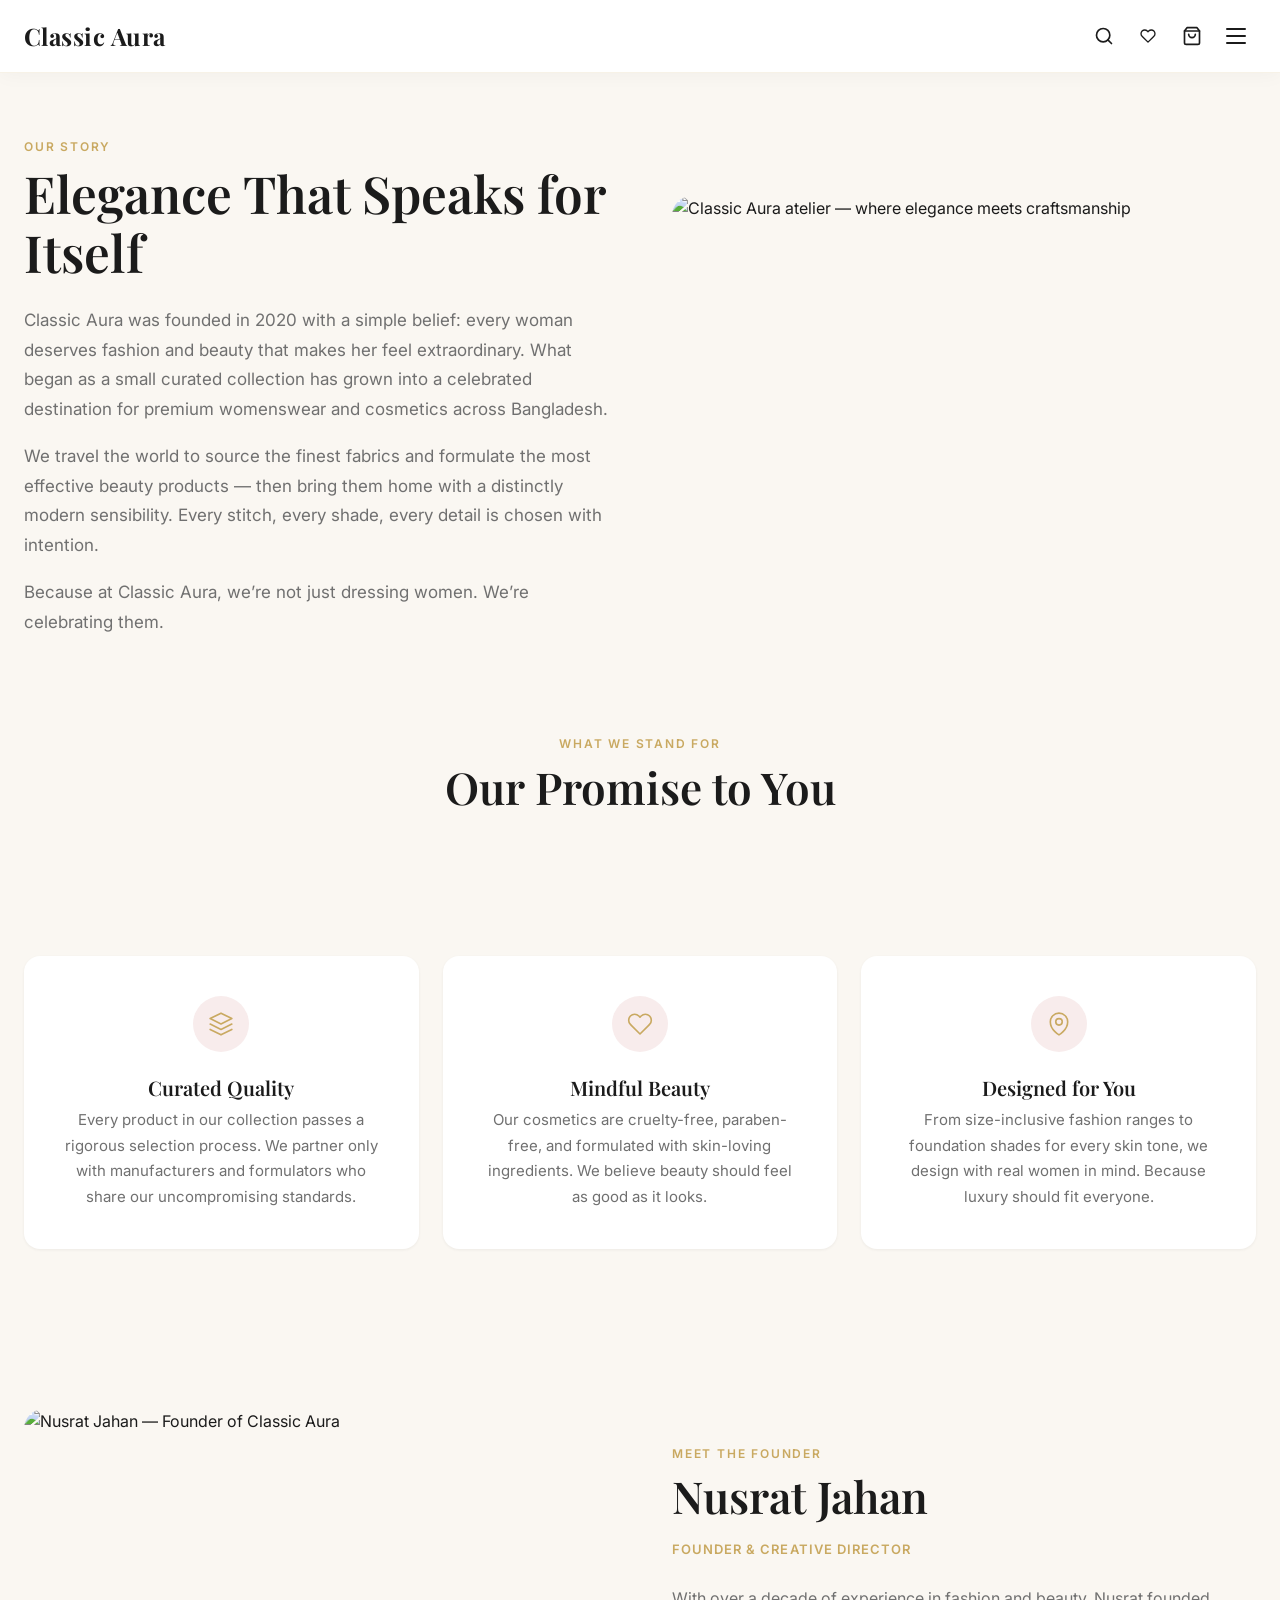
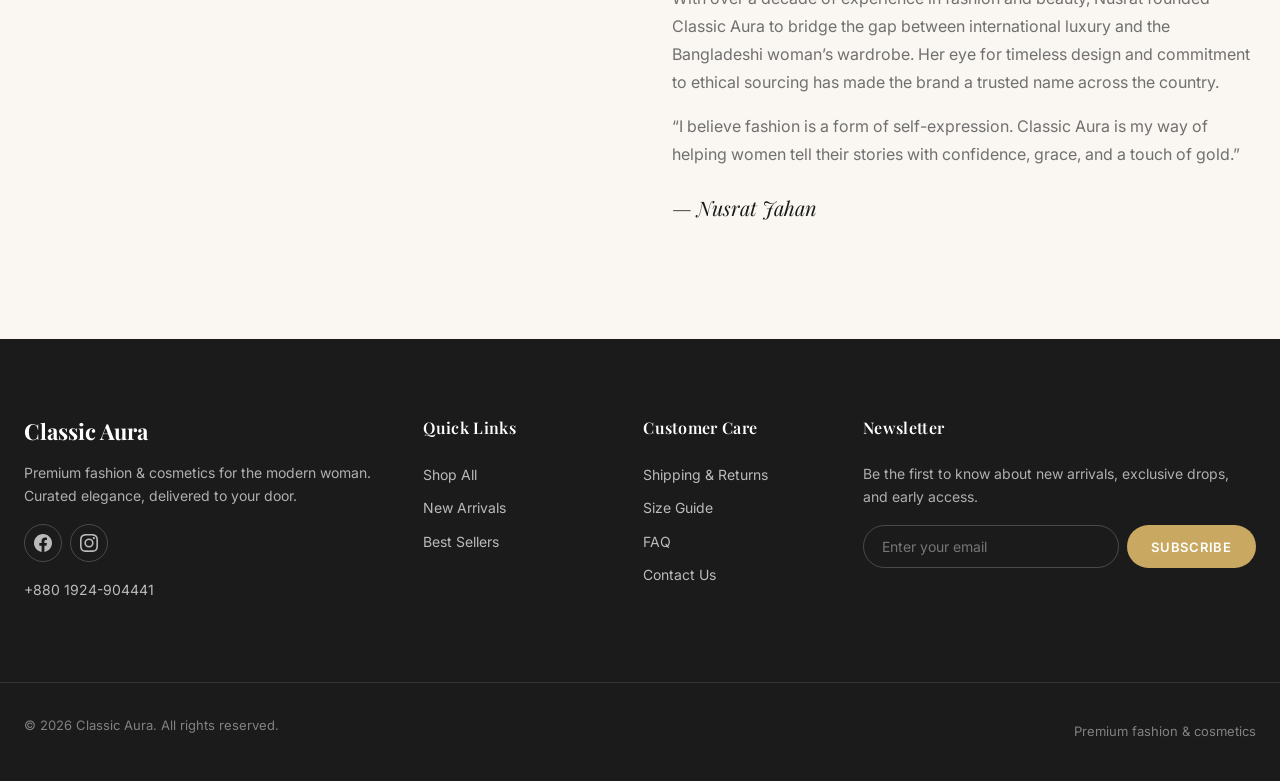
==== about.html @ 9ecbcbe6 "Remove 40% promo, replace nav with hamburger dropdown menu, fix header class, add favicon" ====
<!DOCTYPE html>
<html lang="en">
<head>
  <meta charset="UTF-8">
  <meta name="viewport" content="width=device-width, initial-scale=1.0">
  <title>About — Classic Aura Premium Fashion &amp; Cosmetics</title>
  <meta name="description" content="Learn the story behind Classic Aura — our mission, values, and the founder behind Bangladesh's premier women's fashion and cosmetics brand.">

  <!-- Google tag (gtag.js) -->
  <script async src="https://www.googletagmanager.com/gtag/js?id=G-PVCL6HL3KT"></script>
  <script>
    window.dataLayer = window.dataLayer || [];
    function gtag(){dataLayer.push(arguments);}
    gtag('js', new Date());
    gtag('config', 'G-PVCL6HL3KT');
  </script>

  <!-- Meta Pixel Code -->
  <script>
  !function(f,b,e,v,n,t,s)
  {if(f.fbq)return;n=f.fbq=function(){n.callMethod?
  n.callMethod.apply(n,arguments):n.queue.push(arguments)};
  if(!f._fbq)f._fbq=n;n.push=n;n.loaded=!0;n.version='2.0';
  n.queue=[];t=b.createElement(e);t.async=!0;
  t.src=v;s=b.getElementsByTagName(e)[0];
  s.parentNode.insertBefore(t,s)}(window, document,'script',
  'https://connect.facebook.net/en_US/fbevents.js');
  fbq('init', '1914672909068223');
  fbq('track', 'PageView');
  </script>
  <noscript><img height="1" width="1" style="display:none"
  src="https://www.facebook.com/tr?id=1914672909068223&ev=PageView&noscript=1"
  /></noscript>
  <!-- End Meta Pixel Code -->

  <link rel="preconnect" href="https://fonts.googleapis.com">
  <link rel="preconnect" href="https://fonts.gstatic.com" crossorigin>
  <link href="https://fonts.googleapis.com/css2?family=Inter:wght@300;400;500;600;700&family=Playfair+Display:ital,wght@0,400;0,500;0,600;0,700;1,400;1,500&display=swap" rel="stylesheet">

  <link rel="stylesheet" href="css/style.css">
  <link rel="icon" type="image/svg+xml" href="favicon.svg">
</head>
<body>

  <!-- ════════════════════════════════════════════
       START REUSABLE HEADER
       ════════════════════════════════════════════ -->
  <header class="site-header">
    <div class="header-inner">
      <a href="index.html" class="logo">Classic Aura</a>

      <nav class="nav" aria-label="Main navigation">
        <ul>
          <li><a href="index.html">Home</a></li>
          <li><a href="shop.html">Shop</a></li>
          <li><a href="shop.html?category=cosmetics">Cosmetics</a></li>
          <li><a href="about.html">About Us</a></li>
          <li><a href="contact.html">Contact</a></li>
        </ul>
      </nav>

      <div class="header-actions">
        <a href="shop.html" class="action-btn search-desktop" aria-label="Search products">
          <svg width="20" height="20" viewBox="0 0 24 24" fill="none" stroke="currentColor" stroke-width="2" stroke-linecap="round" stroke-linejoin="round" aria-hidden="true">
            <circle cx="11" cy="11" r="8"/>
            <line x1="21" y1="21" x2="16.65" y2="16.65"/>
          </svg>
        </a>

        <button class="action-btn wishlist-btn" aria-label="Wishlist">
          <svg width="20" height="20" viewBox="0 0 24 24" fill="none" stroke="currentColor" stroke-width="2" stroke-linecap="round" stroke-linejoin="round" aria-hidden="true">
            <path d="M20.84 4.61a5.5 5.5 0 0 0-7.78 0L12 5.67l-1.06-1.06a5.5 5.5 0 0 0-7.78 7.78l1.06 1.06L12 21.23l7.78-7.78 1.06-1.06a5.5 5.5 0 0 0 0-7.78z"/>
          </svg>
        </button>

        <a href="cart.html" class="action-btn cart-btn" aria-label="Shopping cart">
          <svg width="20" height="20" viewBox="0 0 24 24" fill="none" stroke="currentColor" stroke-width="2" stroke-linecap="round" stroke-linejoin="round" aria-hidden="true">
            <path d="M6 2L3 6v14a2 2 0 0 0 2 2h14a2 2 0 0 0 2-2V6l-3-4z"/>
            <line x1="3" y1="6" x2="21" y2="6"/>
            <path d="M16 10a4 4 0 0 1-8 0"/>
          </svg>
          <span class="cart-badge" id="cart-count">0</span>
        </a>

        <button class="nav-toggle" id="nav-toggle" aria-label="Toggle navigation menu" aria-expanded="false">
          <span></span>
          <span></span>
          <span></span>
        </button>
      </div>
    </div>

  </header>
  <!-- ════════════════════════════════════════════
       END REUSABLE HEADER
       ════════════════════════════════════════════ -->

  <main class="main">

    <!-- ─── BRAND STORY HERO ─── -->
    <section class="container">
      <div class="about-hero">
        <div class="about-hero-content fade-in-section">
          <span class="section-eyebrow">Our Story</span>
          <h1>Elegance That Speaks for Itself</h1>
          <p>Classic Aura was founded in 2020 with a simple belief: every woman deserves fashion and beauty that makes her feel extraordinary. What began as a small curated collection has grown into a celebrated destination for premium womenswear and cosmetics across Bangladesh.</p>
          <p>We travel the world to source the finest fabrics and formulate the most effective beauty products — then bring them home with a distinctly modern sensibility. Every stitch, every shade, every detail is chosen with intention.</p>
          <p>Because at Classic Aura, we&rsquo;re not just dressing women. We&rsquo;re celebrating them.</p>
        </div>
        <div class="about-hero-image fade-in-section">
          <img
            src="https://picsum.photos/seed/classic-aura-brand-story/700/500"
            alt="Classic Aura atelier — where elegance meets craftsmanship"
            loading="lazy"
          >
        </div>
      </div>
    </section>

    <!-- ─── MISSION & VALUES ─── -->
    <section class="container" aria-labelledby="values-heading">
      <div class="section-header fade-in-section">
        <span class="section-eyebrow">What We Stand For</span>
        <h2 id="values-heading">Our Promise to You</h2>
      </div>
      <div class="mission-grid">
        <div class="mission-card fade-in-section">
          <div class="mission-icon">
            <svg width="26" height="26" viewBox="0 0 24 24" fill="none" stroke="currentColor" stroke-width="1.5" stroke-linecap="round" stroke-linejoin="round" aria-hidden="true">
              <path d="M12 2L2 7l10 5 10-5-10-5z"/>
              <path d="M2 17l10 5 10-5"/>
              <path d="M2 12l10 5 10-5"/>
            </svg>
          </div>
          <h3>Curated Quality</h3>
          <p>Every product in our collection passes a rigorous selection process. We partner only with manufacturers and formulators who share our uncompromising standards.</p>
        </div>
        <div class="mission-card fade-in-section">
          <div class="mission-icon">
            <svg width="26" height="26" viewBox="0 0 24 24" fill="none" stroke="currentColor" stroke-width="1.5" stroke-linecap="round" stroke-linejoin="round" aria-hidden="true">
              <path d="M20.84 4.61a5.5 5.5 0 0 0-7.78 0L12 5.67l-1.06-1.06a5.5 5.5 0 0 0-7.78 7.78l1.06 1.06L12 21.23l7.78-7.78 1.06-1.06a5.5 5.5 0 0 0 0-7.78z"/>
            </svg>
          </div>
          <h3>Mindful Beauty</h3>
          <p>Our cosmetics are cruelty-free, paraben-free, and formulated with skin-loving ingredients. We believe beauty should feel as good as it looks.</p>
        </div>
        <div class="mission-card fade-in-section">
          <div class="mission-icon">
            <svg width="26" height="26" viewBox="0 0 24 24" fill="none" stroke="currentColor" stroke-width="1.5" stroke-linecap="round" stroke-linejoin="round" aria-hidden="true">
              <path d="M12 22s-8-4.5-8-11.8A8 8 0 0 1 12 2a8 8 0 0 1 8 8.2c0 7.3-8 11.8-8 11.8z"/>
              <circle cx="12" cy="10" r="3"/>
            </svg>
          </div>
          <h3>Designed for You</h3>
          <p>From size-inclusive fashion ranges to foundation shades for every skin tone, we design with real women in mind. Because luxury should fit everyone.</p>
        </div>
      </div>
    </section>

    <!-- ─── MEET THE FOUNDER ─── -->
    <section class="container" aria-labelledby="founder-heading">
      <div class="founder-block">
        <div class="founder-image fade-in-section">
          <img
            src="https://picsum.photos/seed/classic-ura-founder/600/700"
            alt="Nusrat Jahan — Founder of Classic Aura"
            loading="lazy"
          >
        </div>
        <div class="founder-content fade-in-section">
          <span class="section-eyebrow">Meet the Founder</span>
          <h2 id="founder-heading">Nusrat Jahan</h2>
          <p class="founder-role">Founder &amp; Creative Director</p>
          <p>With over a decade of experience in fashion and beauty, Nusrat founded Classic Aura to bridge the gap between international luxury and the Bangladeshi woman&rsquo;s wardrobe. Her eye for timeless design and commitment to ethical sourcing has made the brand a trusted name across the country.</p>
          <p>&ldquo;I believe fashion is a form of self-expression. Classic Aura is my way of helping women tell their stories with confidence, grace, and a touch of gold.&rdquo;</p>
          <div class="founder-signature">&mdash; Nusrat Jahan</div>
        </div>
      </div>
    </section>

  </main>

  <!-- ════════════════════════════════════════════
       START REUSABLE FOOTER
       ════════════════════════════════════════════ -->
  <footer class="footer">
    <div class="footer-grid">

      <div class="footer-col">
        <h3>Classic Aura</h3>
        <p>Premium fashion &amp; cosmetics for the modern woman. Curated elegance, delivered to your door.</p>
        <div class="social-links">
          <a href="https://www.facebook.com/share/1JRDPLqBXt/?mibextid=wwXIfr" target="_blank" rel="noopener" aria-label="Facebook">
            <svg width="18" height="18" viewBox="0 0 24 24" fill="currentColor" aria-hidden="true">
              <path d="M24 12.073c0-6.627-5.373-12-12-12s-12 5.373-12 12c0 5.99 4.388 10.954 10.125 11.854v-8.385H7.078v-3.47h3.047V9.43c0-3.007 1.792-4.669 4.533-4.669 1.312 0 2.686.235 2.686.235v2.953H15.83c-1.491 0-1.956.925-1.956 1.874v2.25h3.328l-.532 3.47h-2.796v8.385C19.612 23.027 24 18.062 24 12.073z"/>
            </svg>
          </a>
          <a href="https://www.instagram.com/classicauraofficial/" target="_blank" rel="noopener" aria-label="Instagram">
            <svg width="18" height="18" viewBox="0 0 24 24" fill="currentColor" aria-hidden="true">
              <path d="M12 2.163c3.204 0 3.584.012 4.85.07 3.252.148 4.771 1.691 4.919 4.919.058 1.265.069 1.645.069 4.849 0 3.205-.012 3.584-.069 4.849-.149 3.225-1.664 4.771-4.919 4.919-1.266.058-1.644.07-4.85.07-3.204 0-3.584-.012-4.849-.07-3.26-.149-4.771-1.699-4.919-4.92-.058-1.265-.07-1.644-.07-4.849 0-3.204.013-3.583.07-4.849.149-3.227 1.664-4.771 4.919-4.919 1.266-.057 1.645-.069 4.849-.069zM12 0C8.741 0 8.333.014 7.053.072 2.695.272.273 2.69.073 7.052.014 8.333 0 8.741 0 12c0 3.259.014 3.668.072 4.948.2 4.358 2.618 6.78 6.98 6.98C8.333 23.986 8.741 24 12 24c3.259 0 3.668-.014 4.948-.072 4.354-.2 6.782-2.618 6.979-6.98.059-1.28.073-1.689.073-4.948 0-3.259-.014-3.667-.072-4.947-.196-4.354-2.617-6.78-6.979-6.98C15.668.014 15.259 0 12 0zm0 5.838a6.162 6.162 0 100 12.324 6.162 6.162 0 000-12.324zM12 16a4 4 0 110-8 4 4 0 010 8zm6.406-11.845a1.44 1.44 0 100 2.881 1.44 1.44 0 000-2.881z"/>
            </svg>
          </a>
        </div>
        <p style="margin-top:var(--space-md);font-size:0.875rem;color:rgba(255,255,255,0.65);">
          <a href="tel:+8801924904441" style="color:rgba(255,255,255,0.7);">+880 1924-904441</a>
        </p>
      </div>

      <div class="footer-col">
        <h4>Quick Links</h4>
        <ul>
          <li><a href="shop.html">Shop All</a></li>
          <li><a href="shop.html?sort=newest">New Arrivals</a></li>
          <li><a href="shop.html">Best Sellers</a></li>
        </ul>
      </div>

      <div class="footer-col">
        <h4>Customer Care</h4>
        <ul>
          <li><a href="contact.html#shipping">Shipping &amp; Returns</a></li>
          <li><a href="contact.html#size-guide">Size Guide</a></li>
          <li><a href="contact.html#faq">FAQ</a></li>
          <li><a href="contact.html">Contact Us</a></li>
        </ul>
      </div>

      <div class="footer-col">
        <h4>Newsletter</h4>
        <p>Be the first to know about new arrivals, exclusive drops, and early access.</p>
        <form class="newsletter-form" novalidate>
          <input type="email" placeholder="Enter your email" aria-label="Email address" required>
          <button type="submit">Subscribe</button>
        </form>
      </div>

    </div>

    <div class="footer-bottom">
      <p>&copy; 2026 Classic Aura. All rights reserved.</p>
      <p>Premium fashion &amp; cosmetics</p>
    </div>
  </footer>
  <!-- ════════════════════════════════════════════
       END REUSABLE FOOTER
       ════════════════════════════════════════════ -->

  <script src="js/products.js"></script>
  <script src="js/main.js"></script>
</body>
</html>
---- css/style.css ----
/* =============================================
   CLASSIC AURA — Design System & Global Styles
   ============================================= */

/* ─── Google Fonts ─── */
@import url('https://fonts.googleapis.com/css2?family=Inter:wght@300;400;500;600;700&family=Playfair+Display:ital,wght@0,400;0,500;0,600;0,700;1,400;1,500&display=swap');

/* ─── CSS Custom Properties ─── */
:root {
  /* Colors */
  --color-ivory: #FAF7F2;
  --color-charcoal: #1B1B1B;
  --color-gold: #C9A961;
  --color-gold-light: #DCC28A;
  --color-gold-dark: #B8944A;
  --color-blush: #F2D9D9;
  --color-blush-light: #F8ECEC;
  --color-white: #FFFFFF;
  --color-error: #C94A4A;
  --color-success: #5A8F5A;

  --color-gray-100: #F5F5F5;
  --color-gray-200: #E8E8E8;
  --color-gray-300: #D0D0D0;
  --color-gray-400: #A0A0A0;
  --color-gray-500: #707070;
  --color-gray-600: #505050;

  /* Typography */
  --font-heading: 'Playfair Display', Georgia, serif;
  --font-body: 'Inter', -apple-system, BlinkMacSystemFont, 'Segoe UI', Roboto, sans-serif;

  /* Spacing scale (4px base) */
  --space-2xs: 2px;
  --space-xs: 4px;
  --space-sm: 8px;
  --space-md: 16px;
  --space-lg: 24px;
  --space-xl: 32px;
  --space-2xl: 40px;
  --space-3xl: 48px;
  --space-4xl: 64px;
  --space-5xl: 80px;
  --space-6xl: 96px;
  --space-7xl: 120px;

  /* Border radius */
  --radius-sm: 8px;
  --radius-md: 12px;
  --radius-lg: 16px;
  --radius-xl: 20px;
  --radius-full: 9999px;

  /* Shadows */
  --shadow-sm: 0 1px 3px rgba(27, 27, 27, 0.06);
  --shadow-md: 0 4px 16px rgba(27, 27, 27, 0.08);
  --shadow-lg: 0 8px 32px rgba(27, 27, 27, 0.10);
  --shadow-xl: 0 16px 48px rgba(27, 27, 27, 0.12);

  /* Transitions */
  --transition-fast: 200ms ease;
  --transition-base: 300ms ease;
  --transition-slow: 500ms ease;

  /* Layout */
  --container-max: 1280px;
  --container-padding: var(--space-lg);
  --header-height: 72px;
}

/* ─── Reset ─── */
*,
*::before,
*::after {
  box-sizing: border-box;
  margin: 0;
  padding: 0;
}

html {
  scroll-behavior: smooth;
  -webkit-text-size-adjust: 100%;
}

body {
  font-family: var(--font-body);
  font-size: 16px;
  line-height: 1.6;
  color: var(--color-charcoal);
  background-color: var(--color-ivory);
  -webkit-font-smoothing: antialiased;
  -moz-osx-font-smoothing: grayscale;
  min-height: 100vh;
}

img {
  max-width: 100%;
  height: auto;
  display: block;
}

a {
  color: inherit;
  text-decoration: none;
}

ul,
ol {
  list-style: none;
}

button {
  font-family: var(--font-body);
  cursor: pointer;
  border: none;
  background: none;
  font-size: inherit;
  color: inherit;
}

input,
textarea,
select {
  font-family: var(--font-body);
  font-size: inherit;
  color: inherit;
}

/* ─── Focus Visible ─── */
:focus-visible {
  outline: 2.5px solid var(--color-gold);
  outline-offset: 3px;
  border-radius: 2px;
}

/* Remove default focus for mouse users */
:focus:not(:focus-visible) {
  outline: none;
}

/* ─── Typography ─── */
h1, h2, h3, h4, h5, h6 {
  font-family: var(--font-heading);
  font-weight: 600;
  line-height: 1.15;
  color: var(--color-charcoal);
}

h1 { font-size: clamp(2.25rem, 5vw, 3.75rem); }
h2 { font-size: clamp(1.75rem, 3.5vw, 2.75rem); }
h3 { font-size: clamp(1.35rem, 2.25vw, 1.875rem); }
h4 { font-size: clamp(1.125rem, 1.5vw, 1.375rem); }

p { margin-bottom: 1em; }
p:last-child { margin-bottom: 0; }

.section-eyebrow {
  display: block;
  font-family: var(--font-body);
  font-size: 0.75rem;
  font-weight: 600;
  letter-spacing: 0.15em;
  text-transform: uppercase;
  color: var(--color-gold);
  margin-bottom: var(--space-sm);
}

/* ─── Container ─── */
.container {
  max-width: var(--container-max);
  margin: 0 auto;
  padding: 0 var(--container-padding);
}

/* ─── Section ─── */
.section {
  padding: var(--space-5xl) 0;
}

.section-title {
  text-align: center;
  margin-bottom: var(--space-3xl);
}

.section-header {
  text-align: center;
  margin-bottom: var(--space-4xl);
}

/* ─── Buttons ─── */
.btn {
  display: inline-flex;
  align-items: center;
  justify-content: center;
  gap: var(--space-sm);
  padding: 14px 32px;
  font-family: var(--font-body);
  font-size: 0.8125rem;
  font-weight: 600;
  letter-spacing: 0.08em;
  text-transform: uppercase;
  border-radius: var(--radius-full);
  transition: all var(--transition-base);
  cursor: pointer;
  border: 2px solid transparent;
  white-space: nowrap;
  line-height: 1;
}

.btn-primary {
  background-color: var(--color-gold);
  color: var(--color-white);
  border-color: var(--color-gold);
}

.btn-primary:hover,
.btn-primary:focus-visible {
  background-color: var(--color-gold-dark);
  border-color: var(--color-gold-dark);
  transform: translateY(-1px);
  box-shadow: 0 4px 16px rgba(201, 169, 97, 0.35);
}

.btn-primary:active {
  transform: translateY(0);
}

.btn-secondary {
  background-color: transparent;
  color: var(--color-charcoal);
  border-color: var(--color-charcoal);
}

.btn-secondary:hover,
.btn-secondary:focus-visible {
  background-color: var(--color-charcoal);
  color: var(--color-white);
  transform: translateY(-1px);
}

.btn-secondary:active {
  transform: translateY(0);
}

.btn-ghost {
  background-color: transparent;
  color: var(--color-charcoal);
  border-color: transparent;
}

.btn-ghost:hover,
.btn-ghost:focus-visible {
  background-color: rgba(27, 27, 27, 0.06);
}

.btn-sm {
  padding: 10px 22px;
  font-size: 0.6875rem;
}

.btn-lg {
  padding: 18px 40px;
  font-size: 0.9375rem;
}

.btn-block {
  display: flex;
  width: 100%;
}

.btn:disabled {
  opacity: 0.4;
  cursor: not-allowed;
  transform: none !important;
  box-shadow: none !important;
}

/* ─── Cards ─── */
.card {
  background-color: var(--color-white);
  border-radius: var(--radius-lg);
  box-shadow: var(--shadow-sm);
  transition: all var(--transition-base);
  overflow: hidden;
}

.card:hover {
  box-shadow: var(--shadow-md);
  transform: translateY(-3px);
}

/* ─── Grid Helpers ─── */
.grid-2 { display: grid; grid-template-columns: repeat(2, 1fr); gap: var(--space-lg); }
.grid-3 { display: grid; grid-template-columns: repeat(3, 1fr); gap: var(--space-lg); }
.grid-4 { display: grid; grid-template-columns: repeat(4, 1fr); gap: var(--space-lg); }

/* ─── Forms ─── */
.form-group {
  margin-bottom: var(--space-lg);
}

.form-label {
  display: block;
  font-size: 0.8125rem;
  font-weight: 600;
  letter-spacing: 0.05em;
  text-transform: uppercase;
  margin-bottom: var(--space-sm);
  color: var(--color-charcoal);
}

.form-input {
  width: 100%;
  padding: 14px 18px;
  border: 1.5px solid var(--color-gray-300);
  border-radius: var(--radius-sm);
  background-color: var(--color-white);
  font-size: 0.9375rem;
  transition: border-color var(--transition-fast);
  color: var(--color-charcoal);
}

.form-input::placeholder {
  color: var(--color-gray-400);
}

.form-input:focus {
  outline: none;
  border-color: var(--color-gold);
  box-shadow: 0 0 0 3px rgba(201, 169, 97, 0.12);
}

.form-input.error {
  border-color: var(--color-error);
}

.form-error {
  color: var(--color-error);
  font-size: 0.8125rem;
  margin-top: var(--space-xs);
  display: none;
}

.form-error.visible {
  display: block;
}

textarea.form-input {
  min-height: 120px;
  resize: vertical;
}

/* ─── Top Announcement Banner (hidden by default) ─── */
.top-banner {
  display: none;
}

/* ─── Header ─── */
.site-header {
  position: sticky;
  top: 0;
  left: 0;
  width: 100%;
  z-index: 1000;
  background: rgba(255, 255, 255, 0.95);
  backdrop-filter: blur(16px);
  -webkit-backdrop-filter: blur(16px);
  border-bottom: 1px solid rgba(201, 169, 97, 0.15);
  box-shadow: 0 1px 20px rgba(0, 0, 0, 0.04);
  padding: 0 var(--container-padding);
}

.header-inner {
  max-width: var(--container-max);
  margin: 0 auto;
  display: flex;
  align-items: center;
  justify-content: space-between;
  height: var(--header-height);
}

.logo {
  font-family: var(--font-heading);
  font-size: 1.5rem;
  font-weight: 700;
  color: var(--color-charcoal);
  letter-spacing: 0.02em;
  transition: color var(--transition-fast);
  flex-shrink: 0;
}

.logo:hover {
  color: var(--color-gold);
}

/* Navigation — hamburger dropdown menu */
.nav {
  position: absolute;
  top: calc(100% + 10px);
  right: var(--container-padding);
  background: var(--color-ivory);
  border: 1px solid var(--color-gray-200);
  border-radius: var(--radius-md);
  box-shadow: 0 16px 48px rgba(27, 27, 27, 0.14);
  min-width: 240px;
  padding: var(--space-sm) 0;
  list-style: none;
  opacity: 0;
  visibility: hidden;
  transform: translateY(-10px);
  transition: opacity var(--transition-base), transform var(--transition-base), visibility var(--transition-base);
  z-index: 999;
}

.nav.open {
  opacity: 1;
  visibility: visible;
  transform: translateY(0);
}

.nav ul {
  list-style: none;
  margin: 0;
  padding: 0;
  display: flex;
  flex-direction: column;
}

.nav li {
  border-bottom: 1px solid rgba(27, 27, 27, 0.06);
}

.nav li:last-child {
  border-bottom: none;
}

.nav a {
  display: block;
  padding: 14px 24px;
  font-family: var(--font-heading);
  font-size: 1rem;
  font-weight: 500;
  color: var(--color-charcoal);
  text-decoration: none;
  transition: color var(--transition-fast), background var(--transition-fast);
}

.nav a::after {
  display: none;
}

.nav a:hover {
  color: var(--color-gold);
  background: rgba(201, 169, 97, 0.06);
}

/* Header action icons */
.header-actions {
  display: flex;
  align-items: center;
  gap: var(--space-xs);
}

.header-actions .action-btn {
  display: flex;
  align-items: center;
  justify-content: center;
  width: 40px;
  height: 40px;
  border-radius: var(--radius-full);
  border: none;
  background: none;
  transition: background var(--transition-fast), color var(--transition-fast);
  color: var(--color-charcoal);
  position: relative;
  cursor: pointer;
}

.header-actions .action-btn:hover {
  background: rgba(201, 169, 97, 0.12);
  color: var(--color-gold);
}

.cart-btn {
  position: relative;
}

.cart-badge {
  position: absolute;
  top: 3px;
  right: 3px;
  min-width: 18px;
  height: 18px;
  padding: 0 5px;
  background-color: var(--color-gold);
  color: var(--color-white);
  font-size: 0.625rem;
  font-weight: 700;
  line-height: 18px;
  text-align: center;
  border-radius: var(--radius-full);
  display: none;
  pointer-events: none;
}

.cart-badge.visible {
  display: inline-flex;
  pointer-events: auto;
}

/* Nav toggle (hamburger) */
.nav-toggle {
  display: flex;
  flex-direction: column;
  align-items: center;
  justify-content: center;
  width: 40px;
  height: 40px;
  gap: 5px;
  border-radius: var(--radius-full);
  border: none;
  background: none;
  cursor: pointer;
  transition: background var(--transition-fast);
}

.nav-toggle:hover {
  background: rgba(201, 169, 97, 0.12);
}

.nav-toggle span {
  display: block;
  width: 20px;
  height: 2px;
  background-color: var(--color-charcoal);
  transition: all var(--transition-base);
  border-radius: 2px;
  transform-origin: center;
}

.nav-toggle.active span:nth-child(1) {
  transform: translateY(7px) rotate(45deg);
}

.nav-toggle.active span:nth-child(2) {
  opacity: 0;
}

.nav-toggle.active span:nth-child(3) {
  transform: translateY(-7px) rotate(-45deg);
}



/* ─── Footer ─── */
.footer {
  background-color: var(--color-charcoal);
  color: rgba(255, 255, 255, 0.75);
  padding: var(--space-5xl) 0 var(--space-xl);
  margin-top: auto;
}

.footer-grid {
  max-width: var(--container-max);
  margin: 0 auto;
  padding: 0 var(--container-padding);
  display: grid;
  grid-template-columns: 2fr 1fr 1fr 2fr;
  gap: var(--space-3xl) var(--space-2xl);
}

.footer-col h3 {
  font-family: var(--font-heading);
  font-size: 1.375rem;
  font-weight: 700;
  color: var(--color-white);
  margin-bottom: var(--space-md);
}

.footer-col h4 {
  font-family: var(--font-heading);
  font-size: 1rem;
  font-weight: 600;
  color: var(--color-white);
  margin-bottom: var(--space-lg);
  letter-spacing: 0.02em;
}

.footer-col p {
  font-size: 0.875rem;
  line-height: 1.7;
  margin-bottom: var(--space-md);
  color: rgba(255, 255, 255, 0.65);
}

.footer-col ul {
  display: flex;
  flex-direction: column;
  gap: var(--space-sm);
}

.footer-col a {
  color: rgba(255, 255, 255, 0.7);
  font-size: 0.875rem;
  line-height: 1.6;
  transition: color var(--transition-fast);
}

.footer-col a:hover {
  color: var(--color-gold);
}

/* Social links */
.social-links {
  display: flex;
  gap: var(--space-sm);
  margin-top: var(--space-md);
}

.social-links a {
  display: flex;
  align-items: center;
  justify-content: center;
  width: 38px;
  height: 38px;
  border: 1px solid rgba(255, 255, 255, 0.2);
  border-radius: var(--radius-full);
  transition: all var(--transition-fast);
  color: rgba(255, 255, 255, 0.7);
}

.social-links a:hover {
  border-color: var(--color-gold);
  background-color: var(--color-gold);
  color: var(--color-white);
}

/* Newsletter form */
.newsletter-form {
  display: flex;
  gap: var(--space-sm);
  margin-top: var(--space-md);
}

.newsletter-form input {
  flex: 1;
  min-width: 0;
  padding: 12px 18px;
  border: 1px solid rgba(255, 255, 255, 0.2);
  border-radius: var(--radius-full);
  background: transparent;
  color: var(--color-white);
  font-size: 0.875rem;
  transition: border-color var(--transition-fast);
  outline: none;
}

.newsletter-form input::placeholder {
  color: rgba(255, 255, 255, 0.4);
}

.newsletter-form input:focus {
  border-color: var(--color-gold);
  box-shadow: 0 0 0 3px rgba(201, 169, 97, 0.15);
}

.newsletter-form button {
  padding: 12px 24px;
  background-color: var(--color-gold);
  color: var(--color-white);
  border: none;
  border-radius: var(--radius-full);
  font-size: 0.8125rem;
  font-weight: 600;
  letter-spacing: 0.06em;
  text-transform: uppercase;
  cursor: pointer;
  transition: background var(--transition-fast);
  white-space: nowrap;
  flex-shrink: 0;
}

.newsletter-form button:hover {
  background-color: var(--color-gold-dark);
}

.newsletter-form button:focus-visible {
  outline: 2.5px solid var(--color-white);
  outline-offset: 2px;
}

/* Footer bottom bar */
.footer-bottom {
  max-width: var(--container-max);
  margin: var(--space-4xl) auto 0;
  padding: var(--space-xl) var(--container-padding) 0;
  border-top: 1px solid rgba(255, 255, 255, 0.1);
  font-size: 0.8125rem;
  color: rgba(255, 255, 255, 0.45);
  display: flex;
  justify-content: space-between;
  align-items: center;
  flex-wrap: wrap;
  gap: var(--space-sm);
}

/* ─── Category Card Effects (Homepage) ─── */

/* Cosmetics shade dots */
.shade-dots {
  display: flex;
  gap: 6px;
  margin-top: var(--space-md);
  opacity: 0;
  transform: translateY(6px);
  transition: opacity var(--transition-base), transform var(--transition-base);
  transition-delay: 0.05s;
}

.category-card:hover .shade-dots {
  opacity: 1;
  transform: translateY(0);
}

.shade-dot {
  width: 18px;
  height: 18px;
  border-radius: var(--radius-full);
  border: 2px solid var(--color-white);
  box-shadow: 0 1px 4px rgba(0, 0, 0, 0.12);
  transition: transform var(--transition-fast);
  cursor: default;
}

.shade-dot:hover {
  transform: scale(1.2);
}

/* Fashion fabric shimmer */
.fabric-shimmer {
  position: absolute;
  inset: 0;
  background: linear-gradient(
    115deg,
    transparent 20%,
    rgba(255, 255, 255, 0.08) 30%,
    rgba(255, 255, 255, 0.15) 40%,
    rgba(255, 255, 255, 0.08) 50%,
    transparent 60%
  );
  background-size: 200% 200%;
  opacity: 0;
  transition: opacity var(--transition-slow);
  pointer-events: none;
  border-radius: inherit;
}

.category-card:hover .fabric-shimmer {
  opacity: 1;
  animation: shimmerSlide 2.5s ease-in-out infinite;
}

@keyframes shimmerSlide {
  0% {
    background-position: 200% 0;
  }
  100% {
    background-position: -200% 0;
  }
}

/* ─── Placeholder Main ─── */
.main {
  min-height: 60vh;
}

/* ─── Empty States ─── */
.empty-state {
  text-align: center;
  padding: var(--space-5xl) var(--space-lg);
  max-width: 480px;
  margin: 0 auto;
}

.empty-state h2 {
  margin-bottom: var(--space-md);
}

.empty-state p {
  color: var(--color-gray-500);
  margin-bottom: var(--space-xl);
}

/* ─── Utilities ─── */
.text-center { text-align: center; }
.text-gold { color: var(--color-gold); }
.mt-lg { margin-top: var(--space-lg); }
.mt-xl { margin-top: var(--space-xl); }
.mt-2xl { margin-top: var(--space-2xl); }
.sr-only {
  position: absolute;
  width: 1px;
  height: 1px;
  overflow: hidden;
  clip: rect(0, 0, 0, 0);
  white-space: nowrap;
  border: 0;
}

/* ─── Homepage Hero ─── */
.hero {
  position: relative;
  height: 90vh;
  min-height: 580px;
  display: flex;
  align-items: center;
  overflow: hidden;
  margin-top: calc(var(--header-height) * -1);
}

.hero-image {
  position: absolute;
  inset: 0;
  width: 100%;
  height: 100%;
  object-fit: cover;
}

.hero-overlay {
  position: absolute;
  inset: 0;
  background: linear-gradient(
    to right,
    rgba(27, 27, 27, 0.5) 0%,
    rgba(27, 27, 27, 0.1) 60%,
    transparent 100%
  );
}

.hero-content {
  position: relative;
  z-index: 1;
  color: var(--color-white);
  max-width: 640px;
  padding: 0 var(--container-padding);
  width: 100%;
  margin: 0 auto;
}

.hero-content h1 {
  font-size: clamp(2.5rem, 6vw, 4.5rem);
  color: var(--color-white);
  margin-bottom: var(--space-md);
  line-height: 1.08;
  letter-spacing: -0.01em;
}

.hero-content p {
  font-size: clamp(1rem, 1.5vw, 1.25rem);
  opacity: 0.9;
  margin-bottom: var(--space-xl);
  max-width: 480px;
  line-height: 1.6;
}

/* ─── Hero Promo Badge ─── */
.promo-badge-hero {
  display: inline-block;
  background: rgba(255, 255, 255, 0.18);
  backdrop-filter: blur(10px);
  -webkit-backdrop-filter: blur(10px);
  border: 1.5px solid rgba(212, 175, 55, 0.65);
  color: var(--color-white);
  padding: 8px 24px;
  border-radius: 999px;
  font-size: 0.9rem;
  font-weight: 500;
  letter-spacing: 0.08em;
  text-transform: uppercase;
  margin-bottom: var(--space-lg);
  animation: floatAndGlow 3s ease-in-out infinite alternate;
}

.promo-badge-hero strong {
  color: var(--color-gold-light);
  font-weight: 700;
}

.badge-sparkle {
  font-size: 1rem;
}

.highlight-discount {
  color: var(--color-gold);
  font-size: 1.05em;
  font-weight: 800;
}

@keyframes floatAndGlow {
  0% {
    transform: translateY(0) scale(1);
    box-shadow: 0 4px 16px rgba(201, 169, 97, 0.15);
  }
  100% {
    transform: translateY(-5px) scale(1.02);
    box-shadow: 0 8px 28px rgba(201, 169, 97, 0.45);
  }
}

/* ─── Category Grid ─── */
.category-grid {
  display: grid;
  grid-template-columns: 1fr 1fr;
  gap: var(--space-lg);
}

.category-card {
  position: relative;
  border-radius: var(--radius-xl);
  overflow: hidden;
  height: 420px;
  display: flex;
  align-items: flex-end;
  cursor: pointer;
  text-decoration: none;
  color: var(--color-white);
}

.category-card > img {
  position: absolute;
  inset: 0;
  width: 100%;
  height: 100%;
  object-fit: cover;
  transition: transform var(--transition-slow);
}

.category-card:hover > img {
  transform: scale(1.06);
}

.category-card-content {
  position: relative;
  z-index: 2;
  padding: var(--space-xl);
  width: 100%;
  background: linear-gradient(to top, rgba(27, 27, 27, 0.55) 0%, transparent 60%);
}

.category-card-content h3 {
  color: var(--color-white);
  font-size: 1.75rem;
  font-weight: 600;
}

.category-card-content p {
  color: rgba(255, 255, 255, 0.8);
  font-size: 0.9375rem;
  margin-bottom: 0;
}

/* ─── Product Card ─── */
.product-card {
  background: var(--color-white);
  border-radius: var(--radius-lg);
  overflow: hidden;
  box-shadow: var(--shadow-sm);
  transition: all var(--transition-base);
}

.product-card:hover {
  box-shadow: var(--shadow-md);
  transform: translateY(-4px);
}

.product-card-image {
  position: relative;
  aspect-ratio: 3 / 4;
  overflow: hidden;
  background: var(--color-gray-100);
}

.product-card-image img {
  width: 100%;
  height: 100%;
  object-fit: cover;
  transition: transform var(--transition-slow);
}

.product-card:hover .product-card-image img {
  transform: scale(1.05);
}

.product-card-body {
  padding: var(--space-md) var(--space-lg) var(--space-lg);
}

.product-card-name {
  font-family: var(--font-heading);
  font-size: 1.125rem;
  font-weight: 600;
  margin-bottom: var(--space-2xs);
}

.product-card-price {
  font-family: var(--font-body);
  font-size: 0.9375rem;
  font-weight: 500;
  color: var(--color-gray-500);
  margin-bottom: var(--space-md);
}

.product-card-actions {
  display: flex;
  gap: var(--space-sm);
  align-items: center;
}

.product-card-actions .btn {
  flex: 1;
}

/* Wishlist heart on product card */
.wishlist-btn-card {
  display: flex;
  align-items: center;
  justify-content: center;
  width: 38px;
  height: 38px;
  border-radius: var(--radius-full);
  border: 1.5px solid var(--color-gray-200);
  background: var(--color-white);
  transition: all var(--transition-fast);
  color: var(--color-gray-400);
  flex-shrink: 0;
  cursor: pointer;
}

.wishlist-btn-card:hover {
  border-color: var(--color-blush);
  color: var(--color-error);
}

.wishlist-btn-card.active {
  border-color: var(--color-error);
  color: var(--color-error);
  background: var(--color-blush-light);
}

/* ─── Brand Story ─── */
.brand-story {
  display: grid;
  grid-template-columns: 1fr 1fr;
  gap: var(--space-4xl);
  align-items: center;
}

.brand-story-image {
  border-radius: var(--radius-xl);
  overflow: hidden;
  min-height: 400px;
}

.brand-story-image img {
  width: 100%;
  height: 100%;
  min-height: 400px;
  object-fit: cover;
}

.brand-story-content h2 {
  margin-bottom: var(--space-lg);
}

.brand-story-content p {
  color: var(--color-gray-500);
  margin-bottom: var(--space-lg);
  font-size: 1.0625rem;
  line-height: 1.75;
}

/* ─── Testimonials ─── */
.testimonial-card {
  background: var(--color-white);
  border-radius: var(--radius-lg);
  padding: var(--space-xl);
  box-shadow: var(--shadow-sm);
  transition: box-shadow var(--transition-base);
}

.testimonial-card:hover {
  box-shadow: var(--shadow-md);
}

.testimonial-text {
  font-size: 1rem;
  line-height: 1.7;
  font-style: italic;
  color: var(--color-gray-600);
  margin-bottom: var(--space-lg);
}

.testimonial-author {
  display: flex;
  align-items: center;
  gap: var(--space-md);
}

.testimonial-avatar {
  width: 44px;
  height: 44px;
  border-radius: var(--radius-full);
  object-fit: cover;
  background: var(--color-gray-100);
}

.testimonial-name {
  font-weight: 600;
  font-size: 0.875rem;
  color: var(--color-charcoal);
}

.testimonial-title {
  font-size: 0.8125rem;
  color: var(--color-gray-400);
  margin-top: 1px;
}

/* ─── Newsletter Band ─── */
.newsletter-band {
  background: var(--color-charcoal);
  border-radius: var(--radius-xl);
  padding: var(--space-4xl) var(--space-2xl);
  text-align: center;
}

.newsletter-band h2 {
  color: var(--color-white);
  margin-bottom: var(--space-sm);
}

.newsletter-band > p {
  color: rgba(255, 255, 255, 0.7);
  margin-bottom: var(--space-xl);
  max-width: 500px;
  margin-left: auto;
  margin-right: auto;
}

.newsletter-band .newsletter-form {
  max-width: 480px;
  margin: 0 auto;
}

.newsletter-band .newsletter-form input {
  background: rgba(255, 255, 255, 0.08);
  border-color: rgba(255, 255, 255, 0.2);
  color: var(--color-white);
}

.newsletter-band .newsletter-form input:focus {
  border-color: var(--color-gold);
}

.newsletter-success {
  display: none;
  color: var(--color-gold-light);
  font-size: 0.9375rem;
  margin-top: var(--space-md);
  font-weight: 500;
}

.newsletter-success.visible {
  display: block;
}

/* ─── Scroll Fade-in ─── */
.fade-in-section {
  opacity: 0;
  transform: translateY(30px);
  transition: opacity 0.7s cubic-bezier(0.25, 0.1, 0.1, 1),
              transform 0.7s cubic-bezier(0.25, 0.1, 0.1, 1);
}

.fade-in-section.visible {
  opacity: 1;
  transform: translateY(0);
}

/* ─── Shop Page ─── */
.shop-header {
  padding: var(--space-2xl) 0 var(--space-lg);
  border-bottom: 1px solid var(--color-gray-200);
  margin-bottom: var(--space-xl);
}

.shop-header h1 {
  margin-bottom: var(--space-xs);
}

.shop-header .results-count {
  font-size: 0.875rem;
  color: var(--color-gray-500);
}

/* ─── Shop Controls (filter bar) ─── */
.shop-controls {
  display: flex;
  flex-wrap: wrap;
  align-items: center;
  gap: var(--space-md);
  margin-bottom: var(--space-xl);
  padding: var(--space-md) var(--space-lg);
  background: var(--color-white);
  border-radius: var(--radius-lg);
  box-shadow: var(--shadow-sm);
}

.control-group {
  display: flex;
  align-items: center;
  gap: var(--space-sm);
}

.control-group + .control-group {
  padding-left: var(--space-md);
  border-left: 1px solid var(--color-gray-200);
}

/* Search */
.search-wrapper {
  position: relative;
  flex: 1;
  min-width: 200px;
}

.search-wrapper input {
  width: 100%;
  padding: 10px 16px 10px 40px;
  border: 1.5px solid var(--color-gray-200);
  border-radius: var(--radius-full);
  font-size: 0.875rem;
  background: var(--color-ivory);
  color: var(--color-charcoal);
  transition: border-color var(--transition-fast);
}

.search-wrapper input::placeholder {
  color: var(--color-gray-400);
}

.search-wrapper input:focus {
  outline: none;
  border-color: var(--color-gold);
  box-shadow: 0 0 0 3px rgba(201, 169, 97, 0.12);
}

.search-wrapper .search-icon {
  position: absolute;
  left: 14px;
  top: 50%;
  transform: translateY(-50%);
  color: var(--color-gray-400);
  pointer-events: none;
}

/* Category filter pills */
.filter-pills {
  display: flex;
  gap: var(--space-sm);
  flex-wrap: wrap;
}

.filter-pill {
  position: relative;
  display: inline-flex;
  align-items: center;
  gap: 6px;
  padding: 7px 18px;
  border-radius: var(--radius-full);
  border: 1.5px solid var(--color-gray-200);
  background: var(--color-white);
  font-size: 0.8125rem;
  font-weight: 500;
  cursor: pointer;
  transition: all var(--transition-fast);
  user-select: none;
  color: var(--color-charcoal);
}

.filter-pill:hover {
  border-color: var(--color-gold);
}

.filter-pill.active {
  background: var(--color-charcoal);
  border-color: var(--color-charcoal);
  color: var(--color-white);
}

.filter-pill input {
  position: absolute;
  opacity: 0;
  width: 0;
  height: 0;
  pointer-events: none;
}

.filter-pill .pill-dot {
  width: 8px;
  height: 8px;
  border-radius: var(--radius-full);
  background: currentColor;
  opacity: 0;
  transition: opacity var(--transition-fast);
}

.filter-pill.active .pill-dot {
  opacity: 1;
}

/* Price range */
.price-range-group {
  display: flex;
  align-items: center;
  gap: var(--space-sm);
}

.price-range-group label {
  font-size: 0.8125rem;
  color: var(--color-gray-500);
  font-weight: 500;
}

.price-range-group input {
  width: 80px;
  padding: 8px 12px;
  border: 1.5px solid var(--color-gray-200);
  border-radius: var(--radius-sm);
  font-size: 0.8125rem;
  text-align: center;
  background: var(--color-ivory);
  color: var(--color-charcoal);
  transition: border-color var(--transition-fast);
  -moz-appearance: textfield;
}

.price-range-group input::-webkit-outer-spin-button,
.price-range-group input::-webkit-inner-spin-button {
  -webkit-appearance: none;
  margin: 0;
}

.price-range-group input:focus {
  outline: none;
  border-color: var(--color-gold);
  box-shadow: 0 0 0 3px rgba(201, 169, 97, 0.12);
}

.price-range-group .range-sep {
  color: var(--color-gray-400);
  font-size: 0.875rem;
}

/* Sort */
.sort-wrapper select {
  padding: 10px 36px 10px 16px;
  border: 1.5px solid var(--color-gray-200);
  border-radius: var(--radius-full);
  font-size: 0.8125rem;
  font-weight: 500;
  background: var(--color-ivory);
  color: var(--color-charcoal);
  cursor: pointer;
  appearance: none;
  -webkit-appearance: none;
  background-image: url("data:image/svg+xml,%3Csvg xmlns='http://www.w3.org/2000/svg' width='12' height='12' viewBox='0 0 24 24' fill='none' stroke='%23707070' stroke-width='2.5' stroke-linecap='round' stroke-linejoin='round'%3E%3Cpolyline points='6 9 12 15 18 9'%3E%3C/polyline%3E%3C/svg%3E");
  background-repeat: no-repeat;
  background-position: right 12px center;
  background-size: 12px;
  transition: border-color var(--transition-fast);
  min-width: 160px;
}

.sort-wrapper select:focus {
  outline: none;
  border-color: var(--color-gold);
  box-shadow: 0 0 0 3px rgba(201, 169, 97, 0.12);
}

/* Clear filters button */
.clear-filters-btn {
  font-size: 0.8125rem;
  color: var(--color-gray-500);
  padding: 8px 16px;
  border: 1.5px dashed var(--color-gray-300);
  border-radius: var(--radius-full);
  transition: all var(--transition-fast);
  cursor: pointer;
  background: transparent;
  white-space: nowrap;
}

.clear-filters-btn:hover {
  color: var(--color-charcoal);
  border-color: var(--color-charcoal);
}

/* Shop product grid */
#shop-grid .product-card {
  cursor: pointer;
}

#shop-grid .product-card-image-link {
  display: block;
  text-decoration: none;
  color: inherit;
}

#shop-grid .product-card-name-link {
  text-decoration: none;
  color: inherit;
  display: inline-block;
}

#shop-grid .product-card-name-link:hover .product-card-name {
  color: var(--color-gold);
}

/* Shop empty state */
.shop-empty {
  display: none;
  text-align: center;
  padding: var(--space-5xl) var(--space-lg);
}

.shop-empty.visible {
  display: block;
}

.shop-empty svg {
  color: var(--color-gray-300);
  margin-bottom: var(--space-lg);
}

.shop-empty h3 {
  margin-bottom: var(--space-sm);
}

.shop-empty p {
  color: var(--color-gray-500);
  margin-bottom: var(--space-lg);
  max-width: 400px;
  margin-left: auto;
  margin-right: auto;
}

/* ─── Product Page ─── */

.product-container {
  padding-top: var(--space-lg);
}

/* Breadcrumb */
.breadcrumb {
  font-size: 0.8125rem;
  color: var(--color-gray-400);
  margin-bottom: var(--space-xl);
  padding-top: var(--space-lg);
}

.breadcrumb a {
  color: var(--color-gray-500);
  transition: color var(--transition-fast);
}

.breadcrumb a:hover {
  color: var(--color-gold);
}

.breadcrumb .current {
  color: var(--color-charcoal);
  font-weight: 500;
}

/* ─── Product Layout ─── */
.product-layout {
  display: grid;
  grid-template-columns: 1fr 1fr;
  gap: var(--space-4xl);
  margin-bottom: var(--space-5xl);
}

/* Gallery */
.product-gallery {
  position: sticky;
  top: calc(var(--header-height) + var(--space-xl));
  align-self: start;
}

.main-image {
  border-radius: var(--radius-lg);
  overflow: hidden;
  background: var(--color-gray-100);
  margin-bottom: var(--space-md);
  aspect-ratio: 3 / 4;
}

.main-image img {
  width: 100%;
  height: 100%;
  object-fit: cover;
  transition: opacity var(--transition-base);
}

.thumbnail-row {
  display: grid;
  grid-template-columns: repeat(4, 1fr);
  gap: var(--space-sm);
}

.thumbnail-btn {
  border-radius: var(--radius-sm);
  overflow: hidden;
  cursor: pointer;
  border: 2px solid transparent;
  transition: border-color var(--transition-fast);
  aspect-ratio: 1;
  padding: 0;
  background: var(--color-gray-100);
  display: block;
  width: 100%;
}

.thumbnail-btn img {
  width: 100%;
  height: 100%;
  object-fit: cover;
  display: block;
}

.thumbnail-btn.active,
.thumbnail-btn:hover {
  border-color: var(--color-gold);
}

/* Product info */
.product-info .section-eyebrow {
  margin-bottom: var(--space-xs);
}

.product-info h1 {
  margin-bottom: var(--space-sm);
  font-size: clamp(1.5rem, 2.5vw, 2.25rem);
}

.product-rating {
  display: flex;
  align-items: center;
  gap: var(--space-sm);
  margin-bottom: var(--space-lg);
  font-size: 0.9375rem;
}

.stars {
  color: var(--color-gold);
  font-size: 1.25rem;
  letter-spacing: 1px;
  line-height: 1;
}

.stars .star-empty {
  color: var(--color-gray-300);
}

.review-count {
  color: var(--color-gray-500);
  font-size: 0.875rem;
}

.product-price {
  font-family: var(--font-heading);
  font-size: 1.75rem;
  font-weight: 600;
  margin-bottom: var(--space-lg);
  color: var(--color-charcoal);
}

.product-desc {
  color: var(--color-gray-500);
  line-height: 1.75;
  margin-bottom: var(--space-xl);
  font-size: 0.9375rem;
}

/* Variant selector */
.variant-group {
  margin-bottom: var(--space-xl);
}

.variant-label {
  display: block;
  font-size: 0.8125rem;
  font-weight: 600;
  text-transform: uppercase;
  letter-spacing: 0.06em;
  margin-bottom: var(--space-sm);
}

.variant-label .selected-variant {
  font-weight: 400;
  text-transform: none;
  letter-spacing: 0;
  color: var(--color-gray-500);
}

.variant-buttons {
  display: flex;
  flex-wrap: wrap;
  gap: var(--space-sm);
}

.variant-btn {
  padding: 10px 22px;
  border: 1.5px solid var(--color-gray-200);
  border-radius: var(--radius-sm);
  background: var(--color-white);
  font-size: 0.875rem;
  font-weight: 500;
  cursor: pointer;
  transition: all var(--transition-fast);
  text-align: center;
  color: var(--color-charcoal);
}

.variant-btn:hover {
  border-color: var(--color-gold);
}

.variant-btn.active {
  border-color: var(--color-charcoal);
  background: var(--color-charcoal);
  color: var(--color-white);
}

/* Quantity stepper */
.qty-group {
  margin-bottom: var(--space-xl);
}

.qty-label {
  display: block;
  font-size: 0.8125rem;
  font-weight: 600;
  text-transform: uppercase;
  letter-spacing: 0.06em;
  margin-bottom: var(--space-sm);
}

.qty-stepper {
  display: inline-flex;
  align-items: center;
  border: 1.5px solid var(--color-gray-200);
  border-radius: var(--radius-sm);
  overflow: hidden;
}

.qty-stepper button {
  width: 44px;
  height: 44px;
  display: flex;
  align-items: center;
  justify-content: center;
  font-size: 1.375rem;
  font-weight: 300;
  color: var(--color-charcoal);
  cursor: pointer;
  transition: background var(--transition-fast);
  border: none;
  background: transparent;
  line-height: 1;
}

.qty-stepper button:hover {
  background: var(--color-gray-100);
}

.qty-stepper button:disabled {
  opacity: 0.3;
  cursor: not-allowed;
}

.qty-stepper input {
  width: 56px;
  height: 44px;
  text-align: center;
  border: none;
  border-left: 1.5px solid var(--color-gray-200);
  border-right: 1.5px solid var(--color-gray-200);
  font-size: 0.9375rem;
  font-weight: 600;
  -moz-appearance: textfield;
  background: transparent;
  color: var(--color-charcoal);
}

.qty-stepper input::-webkit-outer-spin-button,
.qty-stepper input::-webkit-inner-spin-button {
  -webkit-appearance: none;
  margin: 0;
}

/* Product action buttons */
.product-actions {
  display: flex;
  flex-direction: column;
  gap: var(--space-md);
  margin-bottom: var(--space-sm);
}

.wishlist-btn {
  display: flex;
  align-items: center;
  justify-content: center;
  gap: var(--space-sm);
  width: 100%;
  padding: 12px;
  border: 1.5px solid var(--color-gray-200);
  border-radius: var(--radius-full);
  background: var(--color-white);
  font-size: 0.875rem;
  font-weight: 500;
  cursor: pointer;
  transition: all var(--transition-fast);
  color: var(--color-gray-500);
}

.wishlist-btn:hover {
  border-color: var(--color-blush);
  color: var(--color-error);
}

.wishlist-btn.active {
  border-color: var(--color-error);
  color: var(--color-error);
  background: var(--color-blush-light);
}

.variant-error {
  color: var(--color-error);
  font-size: 0.8125rem;
  margin-top: var(--space-sm);
  display: none;
}

.variant-error.visible {
  display: block;
}

/* ─── Stock Indicator ─── */
.stock-indicator {
  font-size: 0.875rem;
  font-weight: 500;
  margin-bottom: var(--space-lg);
  display: none;
}

.stock-indicator.stock-urgent,
.stock-indicator.stock-limited {
  display: flex;
  align-items: center;
  gap: 6px;
}

.stock-indicator.stock-urgent {
  color: #B06A4A;
}

.stock-indicator.stock-limited {
  color: var(--color-gray-500);
}

.stock-indicator.stock-urgent svg {
  flex-shrink: 0;
  color: #B06A4A;
}

/* ─── Product Tabs ─── */
.product-tabs {
  padding-top: var(--space-xl);
  margin-bottom: var(--space-5xl);
}

.tab-nav {
  display: flex;
  border-bottom: 1.5px solid var(--color-gray-200);
  margin-bottom: var(--space-xl);
  gap: 0;
  overflow-x: auto;
  -webkit-overflow-scrolling: touch;
}

.tab-btn {
  padding: var(--space-md) var(--space-lg);
  font-size: 0.9375rem;
  font-weight: 500;
  color: var(--color-gray-500);
  border: none;
  background: none;
  cursor: pointer;
  position: relative;
  transition: color var(--transition-fast);
  white-space: nowrap;
  font-family: var(--font-body);
}

.tab-btn::after {
  content: '';
  position: absolute;
  bottom: -1.5px;
  left: 0;
  width: 0;
  height: 2px;
  background: var(--color-charcoal);
  transition: width var(--transition-base);
}

.tab-btn.active {
  color: var(--color-charcoal);
}

.tab-btn.active::after {
  width: 100%;
}

.tab-btn:hover {
  color: var(--color-charcoal);
}

.tab-panel {
  display: none;
  max-width: 720px;
  line-height: 1.8;
  color: var(--color-gray-600);
  font-size: 0.9375rem;
}

.tab-panel.active {
  display: block;
}

.tab-panel p {
  margin-bottom: 1em;
}

/* Review cards in tabs */
.review-card {
  padding: var(--space-lg) 0;
  border-bottom: 1px solid var(--color-gray-100);
}

.review-card:last-child {
  border-bottom: none;
}

.review-header {
  display: flex;
  align-items: center;
  gap: var(--space-md);
  margin-bottom: var(--space-sm);
  flex-wrap: wrap;
}

.review-name {
  font-weight: 600;
  font-size: 0.9375rem;
  color: var(--color-charcoal);
}

.review-date {
  font-size: 0.8125rem;
  color: var(--color-gray-400);
  margin-left: auto;
}

.review-stars {
  color: var(--color-gold);
  font-size: 0.875rem;
  letter-spacing: 1px;
}

.review-text {
  font-size: 0.9375rem;
  line-height: 1.7;
  color: var(--color-gray-600);
}

/* ─── Related Products Section ─── */
.related-section {
  padding-top: var(--space-4xl);
  border-top: 1px solid var(--color-gray-200);
  margin-bottom: var(--space-5xl);
}

.related-section h2 {
  margin-bottom: var(--space-xl);
  font-size: 1.5rem;
}

/* ─── Product Not Found ─── */
.product-not-found {
  display: none;
}

.product-not-found.visible {
  display: block;
}

/* ─── Product optional extras ─── */

/* Price original + discount */
.product-price .original {
  font-size: 1rem;
  color: var(--color-gray-400);
  text-decoration: line-through;
  margin-left: var(--space-sm);
}

.product-price .discount {
  font-size: 0.75rem;
  font-weight: 600;
  color: var(--color-success);
  background: rgba(90,143,90,0.1);
  padding: 3px 10px;
  border-radius: var(--radius-full);
  margin-left: var(--space-sm);
  font-family: var(--font-body);
}

/* Benefits list */
.benefits-list {
  list-style: none;
  padding: 0;
  margin: 0 0 var(--space-xl);
}

.benefits-list li {
  display: flex;
  align-items: flex-start;
  gap: var(--space-sm);
  font-size: 0.9375rem;
  line-height: 1.6;
  margin-bottom: var(--space-sm);
  color: var(--color-gray-600);
}

.benefits-list li:last-child {
  margin-bottom: 0;
}

.benefits-list li svg {
  width: 18px;
  height: 18px;
  color: var(--color-gold);
  flex-shrink: 0;
  margin-top: 3px;
}

.benefits-list li strong {
  color: var(--color-charcoal);
}

/* Info badges */
.info-badges {
  display: flex;
  flex-wrap: wrap;
  gap: var(--space-sm);
  margin-bottom: var(--space-xl);
}

.info-badge {
  display: inline-flex;
  align-items: center;
  gap: 6px;
  font-size: 0.8125rem;
  font-weight: 500;
  background: var(--color-ivory);
  border: 1px solid var(--color-gray-200);
  border-radius: var(--radius-full);
  padding: 8px 16px;
  color: var(--color-gray-600);
}

.info-badge svg {
  width: 14px;
  height: 14px;
  color: var(--color-gold);
  flex-shrink: 0;
}

/* Ingredient grid */
.ingredient-grid {
  display: grid;
  grid-template-columns: repeat(3, 1fr);
  gap: var(--space-md);
  margin-bottom: var(--space-xl);
}

.ingredient-card {
  background: var(--color-ivory);
  border: 1px solid var(--color-gray-200);
  border-radius: var(--radius-md);
  padding: var(--space-lg);
  text-align: center;
}

.ingredient-card svg {
  width: 32px;
  height: 32px;
  color: var(--color-gold);
  margin-bottom: var(--space-sm);
}

.ingredient-card h4 {
  font-size: 0.9375rem;
  font-weight: 600;
  color: var(--color-charcoal);
  margin-bottom: var(--space-xs);
}

.ingredient-card p {
  font-size: 0.8125rem;
  color: var(--color-gray-500);
  margin-bottom: 0;
  line-height: 1.5;
}

/* Usage steps */
.steps-list {
  list-style: none;
  padding: 0;
  margin: 0;
}

.steps-list li {
  display: flex;
  gap: var(--space-md);
  margin-bottom: var(--space-lg);
  color: var(--color-gray-600);
  font-size: 0.9375rem;
}

.steps-list li:last-child {
  margin-bottom: 0;
}

.step-number {
  flex-shrink: 0;
  width: 32px;
  height: 32px;
  border-radius: 50%;
  background: rgba(201,169,97,0.15);
  color: var(--color-gold);
  display: flex;
  align-items: center;
  justify-content: center;
  font-weight: 700;
  font-size: 0.875rem;
}

.steps-list li strong {
  color: var(--color-charcoal);
}

/* WhatsApp button */
.btn-whatsapp {
  display: flex;
  align-items: center;
  justify-content: center;
  gap: var(--space-sm);
  width: 100%;
  padding: 14px 32px;
  font-family: var(--font-body);
  font-size: 0.8125rem;
  font-weight: 600;
  letter-spacing: 0.08em;
  text-transform: uppercase;
  border-radius: var(--radius-full);
  transition: all var(--transition-base);
  cursor: pointer;
  border: 2px solid transparent;
  background: #25D366;
  color: var(--color-white);
  text-decoration: none;
}

.btn-whatsapp:hover {
  background: #1da851;
  transform: translateY(-1px);
}

/* Tab panel headings for ingredient/steps sections */
.tab-panel h3 {
  font-family: var(--font-heading);
  font-size: 1.25rem;
  font-weight: 600;
  color: var(--color-charcoal);
  margin-bottom: var(--space-md);
}

/* Product specs list (description tab) */
.specs-list {
  list-style: none;
  padding: 0;
  margin: var(--space-md) 0 0;
}

.specs-list li {
  position: relative;
  padding-left: var(--space-md);
  font-size: 0.9375rem;
  line-height: 1.6;
  color: var(--color-gray-600);
  margin-bottom: var(--space-sm);
}

.specs-list li::before {
  content: '•';
  position: absolute;
  left: 0;
  color: var(--color-gold);
  font-weight: 700;
}

/* ─── Cart Page ─── */
.cart-layout {
  display: grid;
  grid-template-columns: 1fr 360px;
  gap: var(--space-2xl);
  align-items: start;
  padding-top: var(--space-lg);
}

.cart-header {
  padding-top: var(--space-lg);
  margin-bottom: var(--space-xl);
}

.cart-header h1 {
  margin-bottom: var(--space-2xs);
}

.cart-header .item-count {
  color: var(--color-gray-500);
  font-size: 0.875rem;
}

.cart-items {
  display: flex;
  flex-direction: column;
  gap: var(--space-lg);
}

.cart-item {
  display: flex;
  gap: var(--space-lg);
  padding: var(--space-lg);
  background: var(--color-white);
  border-radius: var(--radius-lg);
  box-shadow: var(--shadow-sm);
  align-items: center;
}

.cart-item-image {
  width: 90px;
  height: 110px;
  border-radius: var(--radius-sm);
  object-fit: cover;
  flex-shrink: 0;
  background: var(--color-gray-100);
}

.cart-item-details {
  flex: 1;
  min-width: 0;
}

.cart-item-details h4 {
  font-family: var(--font-heading);
  font-size: 1rem;
  font-weight: 600;
  margin-bottom: var(--space-2xs);
}

.cart-item-variant {
  font-size: 0.8125rem;
  color: var(--color-gray-500);
  margin-bottom: var(--space-2xs);
}

.cart-item-unit-price {
  font-size: 0.875rem;
  font-weight: 600;
  color: var(--color-charcoal);
}

.cart-item-qty {
  display: flex;
  align-items: center;
  border: 1.5px solid var(--color-gray-200);
  border-radius: var(--radius-sm);
  overflow: hidden;
  flex-shrink: 0;
}

.cart-item-qty button {
  width: 34px;
  height: 34px;
  display: flex;
  align-items: center;
  justify-content: center;
  border: none;
  background: none;
  cursor: pointer;
  font-size: 1rem;
  font-weight: 300;
  transition: background var(--transition-fast);
  color: var(--color-charcoal);
  line-height: 1;
}

.cart-item-qty button:hover {
  background: var(--color-gray-100);
}

.cart-item-qty button:disabled {
  opacity: 0.3;
  cursor: not-allowed;
}

.cart-item-qty .qty-value {
  width: 38px;
  text-align: center;
  font-size: 0.875rem;
  font-weight: 600;
  border-left: 1.5px solid var(--color-gray-200);
  border-right: 1.5px solid var(--color-gray-200);
  height: 34px;
  line-height: 34px;
  color: var(--color-charcoal);
}

.cart-item-line-total {
  font-size: 1rem;
  font-weight: 600;
  min-width: 80px;
  text-align: right;
  flex-shrink: 0;
  color: var(--color-charcoal);
}

.cart-item-remove {
  flex-shrink: 0;
  width: 36px;
  height: 36px;
  display: flex;
  align-items: center;
  justify-content: center;
  border-radius: var(--radius-full);
  border: 1px solid var(--color-gray-200);
  background: none;
  cursor: pointer;
  transition: all var(--transition-fast);
  color: var(--color-gray-400);
}

.cart-item-remove:hover {
  color: var(--color-error);
  border-color: var(--color-error);
}

/* Cart summary sidebar */
.cart-summary {
  background: var(--color-white);
  border-radius: var(--radius-lg);
  padding: var(--space-xl);
  box-shadow: var(--shadow-sm);
  position: sticky;
  top: calc(var(--header-height) + var(--space-xl));
}

/* Cart timer banner */
.cart-timer-banner {
  display: flex;
  align-items: center;
  gap: var(--space-sm);
  margin-bottom: var(--space-md);
  padding: var(--space-sm) var(--space-md);
  background: rgba(201, 169, 97, 0.08);
  border: 1px solid rgba(201, 169, 97, 0.2);
  border-radius: var(--radius-sm);
  font-size: 0.8125rem;
  font-weight: 500;
  color: var(--color-charcoal);
}

.cart-timer-banner svg {
  flex-shrink: 0;
  color: var(--color-gold);
}

.cart-timer-banner.expired {
  background: var(--color-gray-100);
  border-color: var(--color-gray-200);
}

.cart-timer-banner.expired svg {
  color: var(--color-gray-400);
}

/* Scarcity alert */
.scarcity-alert {
  display: flex;
  align-items: center;
  gap: var(--space-sm);
  margin-bottom: var(--space-md);
  font-size: 0.8125rem;
  color: var(--color-gray-500);
  line-height: 1.4;
  animation: scarcityPulse 2.5s ease-in-out infinite;
}

@keyframes scarcityPulse {
  0%, 100% { opacity: 0.85; }
  50% { opacity: 1; }
}

/* Free shipping progress bar */
.shipping-progress {
  margin-bottom: var(--space-lg);
  padding-bottom: var(--space-md);
  border-bottom: 1px solid var(--color-gray-200);
}

.shipping-progress-header {
  font-size: 0.75rem;
  font-weight: 600;
  letter-spacing: 0.04em;
  text-transform: uppercase;
  color: var(--color-gray-500);
  margin-bottom: var(--space-sm);
}

.shipping-progress-track {
  width: 100%;
  height: 8px;
  background: var(--color-gray-200);
  border-radius: var(--radius-full);
  overflow: hidden;
}

.shipping-progress-fill {
  height: 100%;
  border-radius: var(--radius-full);
  background: var(--color-gold);
  transition: width 0.4s ease;
}

.shipping-progress-fill.completed {
  background: #2e7d32;
}

.shipping-progress-label {
  display: block;
  text-align: right;
  font-size: 0.8125rem;
  font-weight: 600;
  color: var(--color-gray-500);
  margin-top: var(--space-2xs);
}

.shipping-message {
  margin-top: var(--space-sm);
  font-size: 0.8125rem;
  line-height: 1.5;
  color: var(--color-gray-500);
  transition: color 0.3s ease;
}

.shipping-message .highlight {
  font-weight: 700;
  color: var(--color-gold);
}

.shipping-message.success {
  color: #2e7d32;
  font-weight: 600;
}

.cart-summary h3 {
  font-family: var(--font-heading);
  font-size: 1.125rem;
  margin-bottom: var(--space-lg);
  padding-bottom: var(--space-md);
  border-bottom: 1px solid var(--color-gray-200);
}

.summary-row {
  display: flex;
  justify-content: space-between;
  margin-bottom: var(--space-md);
  font-size: 0.9375rem;
}

.summary-row.total {
  border-top: 1.5px solid var(--color-gray-200);
  padding-top: var(--space-md);
  margin-top: var(--space-sm);
  font-size: 1.125rem;
  font-weight: 600;
}

.summary-row .label {
  color: var(--color-gray-500);
}

.summary-row.total .label {
  color: var(--color-charcoal);
}

/* Cross-sell section */
.cross-sell-section {
  margin-top: var(--space-lg);
  padding-top: var(--space-md);
  border-top: 1px solid var(--color-gray-200);
}

.cross-sell-header {
  font-size: 0.8125rem;
  font-weight: 600;
  text-transform: uppercase;
  letter-spacing: 0.06em;
  color: var(--color-charcoal);
  margin-bottom: var(--space-sm);
}

.cross-sell-items {
  display: flex;
  flex-direction: column;
  gap: var(--space-sm);
  margin-bottom: var(--space-sm);
}

.cross-sell-card {
  display: flex;
  align-items: center;
  gap: var(--space-sm);
  padding: var(--space-sm) var(--space-md);
  background: var(--color-ivory);
  border: 1px solid var(--color-gray-200);
  border-radius: var(--radius-sm);
  transition: border-color var(--transition-fast);
}

.cross-sell-card:hover {
  border-color: var(--color-gold-light);
}

.cross-sell-card img {
  width: 48px;
  height: 58px;
  border-radius: var(--radius-xs, 4px);
  object-fit: cover;
  background: var(--color-gray-100);
  flex-shrink: 0;
}

.cross-sell-card .cs-info {
  flex: 1;
  min-width: 0;
}

.cross-sell-card .cs-name {
  font-size: 0.8125rem;
  font-weight: 600;
  color: var(--color-charcoal);
  margin-bottom: 1px;
  white-space: nowrap;
  overflow: hidden;
  text-overflow: ellipsis;
}

.cross-sell-card .cs-price {
  font-size: 0.8125rem;
  font-weight: 500;
  color: var(--color-gray-500);
}

.cross-sell-card .cs-add-btn {
  flex-shrink: 0;
  width: 32px;
  height: 32px;
  border-radius: var(--radius-full);
  border: 1.5px solid var(--color-gold);
  background: transparent;
  color: var(--color-gold);
  font-size: 1.125rem;
  font-weight: 500;
  display: flex;
  align-items: center;
  justify-content: center;
  cursor: pointer;
  transition: all var(--transition-fast);
  line-height: 1;
}

.cross-sell-card .cs-add-btn:hover {
  background: var(--color-gold);
  color: var(--color-white);
}

/* Bundle discount banner */
.bundle-banner {
  font-size: 0.75rem;
  font-weight: 600;
  color: var(--color-success);
  background: rgba(90,143,90,0.08);
  padding: 6px 12px;
  border-radius: var(--radius-sm);
  text-align: center;
  cursor: pointer;
  transition: background var(--transition-fast);
  user-select: none;
}

.bundle-banner:hover {
  background: rgba(90,143,90,0.16);
}

.bundle-banner.active {
  background: var(--color-success);
  color: var(--color-white);
}

/* Discount row in summary */
.discount-row {
  color: var(--color-success);
}

.discount-row .discount-amount {
  font-weight: 600;
}

.cart-actions {
  margin-top: var(--space-xl);
  display: flex;
  flex-direction: column;
  gap: var(--space-sm);
}

.cart-actions .btn {
  width: 100%;
}

.cart-continue-link {
  text-align: center;
  font-size: 0.875rem;
  color: var(--color-gray-500);
  transition: color var(--transition-fast);
  margin-top: var(--space-sm);
}

.cart-continue-link:hover {
  color: var(--color-gold);
}

/* ─── Checkout Page ─── */
.checkout-layout {
  display: grid;
  grid-template-columns: 1.2fr 1fr;
  gap: var(--space-3xl);
  align-items: start;
  padding-top: var(--space-lg);
}

.checkout-header {
  padding-top: var(--space-lg);
  margin-bottom: var(--space-xl);
}

.checkout-header h1 {
  margin-bottom: var(--space-2xs);
}

/* Checkout countdown timer */
.checkout-timer {
  display: flex;
  align-items: center;
  gap: var(--space-sm);
  padding: var(--space-md) var(--space-lg);
  background: rgba(201, 169, 97, 0.08);
  border: 1px solid rgba(201, 169, 97, 0.2);
  border-radius: var(--radius-sm);
  margin-bottom: var(--space-md);
  font-size: 0.875rem;
  font-weight: 500;
  color: var(--color-charcoal);
}

.checkout-timer svg {
  flex-shrink: 0;
  color: var(--color-gold);
}

.checkout-timer.expired {
  background: var(--color-gray-100);
  border-color: var(--color-gray-200);
}

.checkout-timer.expired svg {
  color: var(--color-gray-400);
}

/* Checkout form */
.checkout-form-section {
  background: var(--color-white);
  border-radius: var(--radius-lg);
  padding: var(--space-xl);
  box-shadow: var(--shadow-sm);
  margin-bottom: var(--space-lg);
}

.checkout-form-section h3 {
  font-family: var(--font-heading);
  font-size: 1.125rem;
  margin-bottom: var(--space-lg);
}

.form-row {
  display: grid;
  grid-template-columns: 1fr 1fr;
  gap: var(--space-md);
}

.form-group {
  margin-bottom: var(--space-md);
}

.form-group.full-width {
  grid-column: 1 / -1;
}

.form-label {
  display: block;
  font-size: 0.8125rem;
  font-weight: 600;
  letter-spacing: 0.05em;
  text-transform: uppercase;
  margin-bottom: var(--space-sm);
  color: var(--color-charcoal);
}

.form-input {
  width: 100%;
  padding: 12px 16px;
  border: 1.5px solid var(--color-gray-200);
  border-radius: var(--radius-sm);
  font-size: 0.9375rem;
  background: var(--color-white);
  color: var(--color-charcoal);
  transition: border-color var(--transition-fast);
}

.form-input::placeholder {
  color: var(--color-gray-400);
}

.form-input:focus {
  outline: none;
  border-color: var(--color-gold);
  box-shadow: 0 0 0 3px rgba(201, 169, 97, 0.12);
}

.form-input.error {
  border-color: var(--color-error);
}

.form-input.input-error {
  border-color: var(--color-error);
}

.field-error {
  display: none;
  color: var(--color-error);
  font-size: 0.8125rem;
  margin-top: var(--space-xs);
}

.field-error.visible {
  display: block;
}

textarea.form-input {
  min-height: 90px;
  resize: vertical;
}

/* Payment methods */
.payment-methods {
  display: flex;
  flex-direction: column;
  gap: var(--space-sm);
}

.payment-option {
  display: flex;
  align-items: center;
  gap: var(--space-md);
  padding: var(--space-md);
  border: 1.5px solid var(--color-gray-200);
  border-radius: var(--radius-sm);
  cursor: pointer;
  transition: all var(--transition-fast);
}

.payment-option:hover {
  border-color: var(--color-gold);
}

.payment-option.active {
  border-color: var(--color-charcoal);
  background: var(--color-gray-100);
}

.payment-option input[type="radio"] {
  appearance: none;
  -webkit-appearance: none;
  width: 18px;
  height: 18px;
  border: 2px solid var(--color-gray-300);
  border-radius: var(--radius-full);
  flex-shrink: 0;
  transition: all var(--transition-fast);
  position: relative;
  cursor: pointer;
}

.payment-option input[type="radio"]:checked {
  border-color: var(--color-charcoal);
  background: var(--color-charcoal);
  box-shadow: inset 0 0 0 3px var(--color-white);
}

.payment-option label {
  font-size: 0.9375rem;
  font-weight: 500;
  cursor: pointer;
  flex: 1;
}

.payment-option .payment-desc {
  font-size: 0.8125rem;
  color: var(--color-gray-500);
  font-weight: 400;
}

/* Order summary sidebar */
.order-summary-panel {
  background: var(--color-white);
  border-radius: var(--radius-lg);
  padding: var(--space-xl);
  box-shadow: var(--shadow-sm);
  position: sticky;
  top: calc(var(--header-height) + var(--space-xl));
}

.order-summary-panel h3 {
  font-family: var(--font-heading);
  font-size: 1.125rem;
  margin-bottom: var(--space-lg);
  padding-bottom: var(--space-md);
  border-bottom: 1px solid var(--color-gray-200);
}

.order-summary-items {
  display: flex;
  flex-direction: column;
  gap: var(--space-md);
  margin-bottom: var(--space-lg);
}

.order-summary-item {
  display: flex;
  gap: var(--space-md);
  align-items: center;
}

.order-summary-item img {
  width: 56px;
  height: 64px;
  border-radius: var(--radius-sm);
  object-fit: cover;
  background: var(--color-gray-100);
  flex-shrink: 0;
}

.order-summary-item-info {
  flex: 1;
  min-width: 0;
}

.order-summary-item-info .item-name {
  font-size: 0.875rem;
  font-weight: 600;
  margin-bottom: 2px;
}

.order-summary-item-info .item-variant {
  font-size: 0.75rem;
  color: var(--color-gray-500);
}

.order-summary-item-info .item-qty {
  font-size: 0.75rem;
  color: var(--color-gray-500);
}

.order-summary-item-price {
  font-size: 0.875rem;
  font-weight: 600;
  flex-shrink: 0;
}

/* Order confirmed */
.order-confirmed {
  display: none;
  text-align: center;
  max-width: 560px;
  margin: var(--space-4xl) auto;
}

.order-confirmed.visible {
  display: block;
}

.order-confirmed .check-icon {
  color: var(--color-success);
  margin-bottom: var(--space-lg);
}

.order-confirmed h2 {
  margin-bottom: var(--space-sm);
}

.order-confirmed .order-id {
  font-family: var(--font-body);
  font-size: 0.9375rem;
  color: var(--color-gray-500);
  margin-bottom: var(--space-lg);
  letter-spacing: 0.03em;
}

.order-confirmed .order-details {
  background: var(--color-white);
  border-radius: var(--radius-lg);
  padding: var(--space-xl);
  box-shadow: var(--shadow-sm);
  text-align: left;
  margin-top: var(--space-lg);
}

.order-confirmed .order-details h4 {
  margin-bottom: var(--space-md);
}

.order-confirmed .delivery-note {
  background: var(--color-blush-light);
  border-radius: var(--radius-sm);
  padding: var(--space-md);
  font-size: 0.875rem;
  color: var(--color-charcoal);
  margin-top: var(--space-md);
  text-align: left;
}

.order-confirmed .delivery-note strong {
  display: block;
  margin-bottom: var(--space-2xs);
}

.order-confirmed .btn {
  margin-top: var(--space-xl);
}

/* ─── About Page ─── */

/* Brand story hero */
.about-hero {
  display: grid;
  grid-template-columns: 1fr 1fr;
  gap: var(--space-4xl);
  align-items: center;
  padding: var(--space-4xl) 0 var(--space-5xl);
}

.about-hero-content .section-eyebrow {
  margin-bottom: var(--space-sm);
}

.about-hero-content h1 {
  margin-bottom: var(--space-lg);
  font-size: clamp(2rem, 4vw, 3.25rem);
}

.about-hero-content p {
  color: var(--color-gray-500);
  font-size: 1.0625rem;
  line-height: 1.75;
  margin-bottom: 1em;
}

.about-hero-image {
  border-radius: var(--radius-xl);
  overflow: hidden;
  min-height: 400px;
}

.about-hero-image img {
  width: 100%;
  height: 100%;
  min-height: 400px;
  object-fit: cover;
}

/* Mission / Value cards */
.mission-grid {
  display: grid;
  grid-template-columns: repeat(3, 1fr);
  gap: var(--space-lg);
  padding: var(--space-5xl) 0;
}

.mission-card {
  background: var(--color-white);
  border-radius: var(--radius-lg);
  padding: var(--space-2xl);
  box-shadow: var(--shadow-sm);
  transition: box-shadow var(--transition-base);
  text-align: center;
}

.mission-card:hover {
  box-shadow: var(--shadow-md);
}

.mission-card .mission-icon {
  width: 56px;
  height: 56px;
  border-radius: var(--radius-full);
  background: var(--color-blush-light);
  color: var(--color-gold);
  display: flex;
  align-items: center;
  justify-content: center;
  margin: 0 auto var(--space-lg);
}

.mission-card h3 {
  font-size: 1.25rem;
  margin-bottom: var(--space-sm);
}

.mission-card p {
  font-size: 0.9375rem;
  color: var(--color-gray-500);
  line-height: 1.7;
}

/* Founder block */
.founder-block {
  display: grid;
  grid-template-columns: 1fr 1fr;
  gap: var(--space-4xl);
  align-items: center;
  padding: var(--space-5xl) 0;
}

.founder-image {
  border-radius: var(--radius-xl);
  overflow: hidden;
  min-height: 450px;
}

.founder-image img {
  width: 100%;
  height: 100%;
  min-height: 450px;
  object-fit: cover;
}

.founder-content h2 {
  margin-bottom: var(--space-md);
}

.founder-content .founder-role {
  font-family: var(--font-body);
  font-size: 0.8125rem;
  font-weight: 600;
  letter-spacing: 0.08em;
  text-transform: uppercase;
  color: var(--color-gold);
  margin-bottom: var(--space-lg);
}

.founder-content p {
  color: var(--color-gray-500);
  font-size: 1rem;
  line-height: 1.75;
  margin-bottom: 1em;
}

.founder-content .founder-signature {
  font-family: var(--font-heading);
  font-size: 1.25rem;
  font-style: italic;
  color: var(--color-charcoal);
  margin-top: var(--space-lg);
}

/* ─── Contact Page ─── */

.contact-layout {
  display: grid;
  grid-template-columns: 1.2fr 1fr;
  gap: var(--space-3xl);
  align-items: start;
  padding: var(--space-lg) 0 var(--space-5xl);
}

.contact-header {
  padding-top: var(--space-lg);
  margin-bottom: var(--space-lg);
}

.contact-header h1 {
  margin-bottom: var(--space-sm);
}

.contact-header p {
  color: var(--color-gray-500);
  font-size: 1.0625rem;
  max-width: 480px;
}

/* Contact info cards */
.contact-info-grid {
  display: flex;
  flex-direction: column;
  gap: var(--space-lg);
}

.contact-info-card {
  background: var(--color-white);
  border-radius: var(--radius-lg);
  padding: var(--space-xl);
  box-shadow: var(--shadow-sm);
  display: flex;
  gap: var(--space-lg);
  align-items: flex-start;
}

.contact-info-card .info-icon {
  width: 44px;
  height: 44px;
  border-radius: var(--radius-full);
  background: var(--color-blush-light);
  color: var(--color-gold);
  display: flex;
  align-items: center;
  justify-content: center;
  flex-shrink: 0;
}

.contact-info-card h4 {
  font-size: 1rem;
  margin-bottom: var(--space-2xs);
}

.contact-info-card p {
  font-size: 0.875rem;
  color: var(--color-gray-500);
  line-height: 1.6;
}

.contact-info-card a {
  color: var(--color-gold);
  font-size: 0.875rem;
}

.contact-info-card a:hover {
  text-decoration: underline;
}

/* Map placeholder */
.map-placeholder {
  width: 100%;
  height: 300px;
  border-radius: var(--radius-lg);
  overflow: hidden;
  background: var(--color-gray-100);
  display: flex;
  align-items: center;
  justify-content: center;
  position: relative;
}

.map-placeholder .map-grid {
  position: absolute;
  inset: 0;
  background-image:
    linear-gradient(rgba(201, 169, 97, 0.08) 1px, transparent 1px),
    linear-gradient(90deg, rgba(201, 169, 97, 0.08) 1px, transparent 1px);
  background-size: 40px 40px;
}

.map-placeholder .map-pin {
  position: relative;
  z-index: 1;
  color: var(--color-gold);
  text-align: center;
}

.map-placeholder .map-pin span {
  display: block;
  font-size: 0.8125rem;
  font-weight: 500;
  margin-top: var(--space-sm);
  color: var(--color-gray-500);
}

/* Contact success */
.contact-success {
  display: none;
  text-align: center;
  padding: var(--space-5xl) var(--space-lg);
  max-width: 480px;
  margin: 0 auto;
}

.contact-success.visible {
  display: block;
}

.contact-success h2 {
  margin-bottom: var(--space-md);
}

.contact-success p {
  color: var(--color-gray-500);
  margin-bottom: var(--space-xl);
}

/* ─── Accordion / FAQ Panels ─── */
.accordion-section {
  padding: var(--space-5xl) 0 var(--space-4xl);
}

.accordion-section .section-header {
  margin-bottom: var(--space-3xl);
}

.accordion-panel {
  background: var(--color-white);
  border-radius: var(--radius-lg);
  box-shadow: var(--shadow-sm);
  margin-bottom: var(--space-md);
  overflow: hidden;
}

.accordion-trigger {
  display: flex;
  align-items: center;
  justify-content: space-between;
  width: 100%;
  padding: var(--space-lg) var(--space-xl);
  background: none;
  border: none;
  cursor: pointer;
  text-align: left;
  font-family: var(--font-heading);
  font-size: 1.25rem;
  font-weight: 600;
  color: var(--color-charcoal);
  transition: color var(--transition-fast);
}

.accordion-trigger:hover {
  color: var(--color-gold);
}

.accordion-trigger .accordion-icon {
  width: 24px;
  height: 24px;
  flex-shrink: 0;
  margin-left: var(--space-md);
  transition: transform var(--transition-base);
  color: var(--color-gray-400);
}

.accordion-panel.open .accordion-trigger .accordion-icon {
  transform: rotate(180deg);
  color: var(--color-gold);
}

.accordion-body {
  max-height: 0;
  overflow: hidden;
  transition: max-height 0.4s ease;
}

.accordion-body-inner {
  padding: 0 var(--space-xl) var(--space-xl);
  font-size: 0.9375rem;
  line-height: 1.8;
  color: var(--color-gray-600);
}

.accordion-body-inner h4,
.accordion-body-inner strong {
  color: var(--color-charcoal);
  font-family: var(--font-heading);
  font-weight: 600;
  font-size: 1rem;
  margin-top: var(--space-lg);
  margin-bottom: var(--space-sm);
}

.accordion-body-inner h4:first-child,
.accordion-body-inner strong:first-child {
  margin-top: 0;
}

.accordion-body-inner ul {
  list-style: disc;
  padding-left: var(--space-lg);
  margin-bottom: var(--space-md);
}

.accordion-body-inner ul li {
  margin-bottom: var(--space-xs);
}

.accordion-body-inner p {
  margin-bottom: var(--space-md);
}

.accordion-body-inner p:last-child {
  margin-bottom: 0;
}

/* Size guide table */
.size-table {
  width: 100%;
  border-collapse: collapse;
  margin: var(--space-md) 0;
  font-size: 0.875rem;
}

.size-table th,
.size-table td {
  padding: 10px 14px;
  text-align: left;
  border-bottom: 1px solid var(--color-gray-200);
}

.size-table th {
  font-family: var(--font-body);
  font-weight: 600;
  font-size: 0.75rem;
  text-transform: uppercase;
  letter-spacing: 0.08em;
  color: var(--color-gray-500);
  background: var(--color-gray-100);
}

.size-table td {
  color: var(--color-charcoal);
}

/* FAQ questions */
.faq-item {
  margin-bottom: var(--space-lg);
}

.faq-item:last-child {
  margin-bottom: 0;
}

.faq-q {
  font-weight: 600;
  color: var(--color-charcoal);
  margin-bottom: var(--space-xs);
}

.faq-a {
  color: var(--color-gray-600);
}

/* ─── prefers-reduced-motion ─── */
@media (prefers-reduced-motion: reduce) {
  *,
  *::before,
  *::after {
    animation-duration: 0.01ms !important;
    animation-iteration-count: 1 !important;
    transition-duration: 0.01ms !important;
    scroll-behavior: auto !important;
  }

  .site-header {
    transition: none !important;
  }

  .card:hover {
    transform: none !important;
  }

  .fade-in-section {
    opacity: 1 !important;
    transform: none !important;
    transition: none !important;
  }

  .category-card > img,
  .product-card-image img {
    transition: none !important;
  }
}

/* ─── Responsive ─── */

/* Tablet: 769–1024px */
@media (max-width: 1024px) {
  :root {
    --container-padding: 20px;
  }

  .footer-grid {
    grid-template-columns: 1fr 1fr;
    gap: var(--space-2xl);
  }

  .grid-4 {
    grid-template-columns: repeat(2, 1fr);
  }

  .brand-story {
    grid-template-columns: 1fr;
    gap: var(--space-2xl);
  }

  .category-grid {
    gap: var(--space-md);
  }

  .shop-controls {
    padding: var(--space-md);
  }

  .control-group + .control-group {
    border-left: none;
    padding-left: 0;
  }

  .price-range-group input {
    width: 70px;
  }

  .product-layout {
    grid-template-columns: 1fr;
    gap: var(--space-2xl);
  }

  .product-gallery {
    position: static;
  }

  .cart-layout,
  .checkout-layout {
    grid-template-columns: 1fr;
  }

  .cart-summary,
  .order-summary-panel {
    position: static;
  }

  .about-hero,
  .founder-block {
    grid-template-columns: 1fr;
    gap: var(--space-2xl);
  }

  .about-hero-image {
    order: -1;
  }

  .mission-grid {
    grid-template-columns: 1fr;
  }

  .contact-layout {
    grid-template-columns: 1fr;
  }
}

/* Mobile: 481–768px */
@media (max-width: 768px) {
  .nav {
    right: 0;
    width: 100%;
    min-width: 0;
    top: calc(100% + 0px);
    border-radius: 0 0 var(--radius-md) var(--radius-md);
    border-left: none;
    border-right: none;
  }

  .nav a {
    font-size: 0.9375rem;
  }

  .section {
    padding: var(--space-4xl) 0;
  }

  .footer-grid {
    grid-template-columns: 1fr 1fr;
    gap: var(--space-2xl);
  }

  .grid-3 {
    grid-template-columns: repeat(2, 1fr);
  }

  .hero {
    height: 70vh;
    min-height: 450px;
  }

  .category-grid {
    grid-template-columns: 1fr;
  }

  .category-card {
    height: 320px;
  }

  .brand-story {
    grid-template-columns: 1fr;
    gap: var(--space-2xl);
  }

  .brand-story-image {
    min-height: 300px;
    order: -1;
  }

  .brand-story-image img {
    min-height: 300px;
  }

  .newsletter-band {
    padding: var(--space-3xl) var(--space-lg);
  }

  .shop-controls {
    flex-direction: column;
    align-items: stretch;
  }

  .search-wrapper {
    min-width: 0;
  }

  .sort-wrapper select {
    width: 100%;
    min-width: 0;
  }

  .price-range-group {
    justify-content: center;
  }

  .product-layout {
    grid-template-columns: 1fr;
    gap: var(--space-xl);
  }

  .thumbnail-row {
    grid-template-columns: repeat(4, 1fr);
  }

  .tab-btn {
    font-size: 0.8125rem;
    padding: var(--space-md) var(--space-md);
  }

  .cart-item {
    flex-wrap: wrap;
    gap: var(--space-md);
  }

  .cart-item-image {
    width: 70px;
    height: 86px;
  }

  .cart-item-line-total {
    min-width: auto;
  }

  .form-row {
    grid-template-columns: 1fr;
  }

  .about-hero,
  .founder-block {
    grid-template-columns: 1fr;
    gap: var(--space-xl);
  }

  .about-hero-image {
    order: -1;
    min-height: 300px;
  }

  .about-hero-image img {
    min-height: 300px;
  }

  .mission-grid {
    grid-template-columns: 1fr;
  }

  .founder-image {
    min-height: 350px;
  }

  .founder-image img {
    min-height: 350px;
  }

  .contact-layout {
    grid-template-columns: 1fr;
  }
}

/* Small mobile: <480px */
@media (max-width: 480px) {
  :root {
    --container-padding: 16px;
  }

  .header-actions .action-btn.wishlist-btn {
    display: none;
  }

  .footer-grid {
    grid-template-columns: 1fr;
  }

  .newsletter-form {
    flex-direction: column;
  }

  .grid-2,
  .grid-3,
  .grid-4 {
    grid-template-columns: 1fr;
  }

  .btn-lg {
    padding: 14px 28px;
    font-size: 0.8125rem;
  }

  .shop-header h1 {
    font-size: 1.75rem;
  }

  .product-info h1 {
    font-size: 1.5rem;
  }

  .product-price {
    font-size: 1.375rem;
  }

  .qty-stepper input {
    width: 48px;
  }

  .cart-item {
    flex-direction: column;
    align-items: stretch;
    text-align: center;
  }

  .cart-item-image {
    width: 100%;
    height: 200px;
    max-width: 200px;
    margin: 0 auto;
  }

  .cart-item-details {
    text-align: center;
  }

  .cart-item-qty {
    justify-content: center;
  }

  .cart-item-line-total {
    text-align: center;
  }

  .cart-item-remove {
    align-self: center;
  }

  .checkout-layout {
    gap: var(--space-xl);
  }

  .about-hero-content h1 {
    font-size: 1.75rem;
  }

  .mission-card {
    padding: var(--space-xl);
  }

  .contact-info-card {
    flex-direction: column;
    align-items: center;
    text-align: center;
  }

  .map-placeholder {
    height: 220px;
  }
}
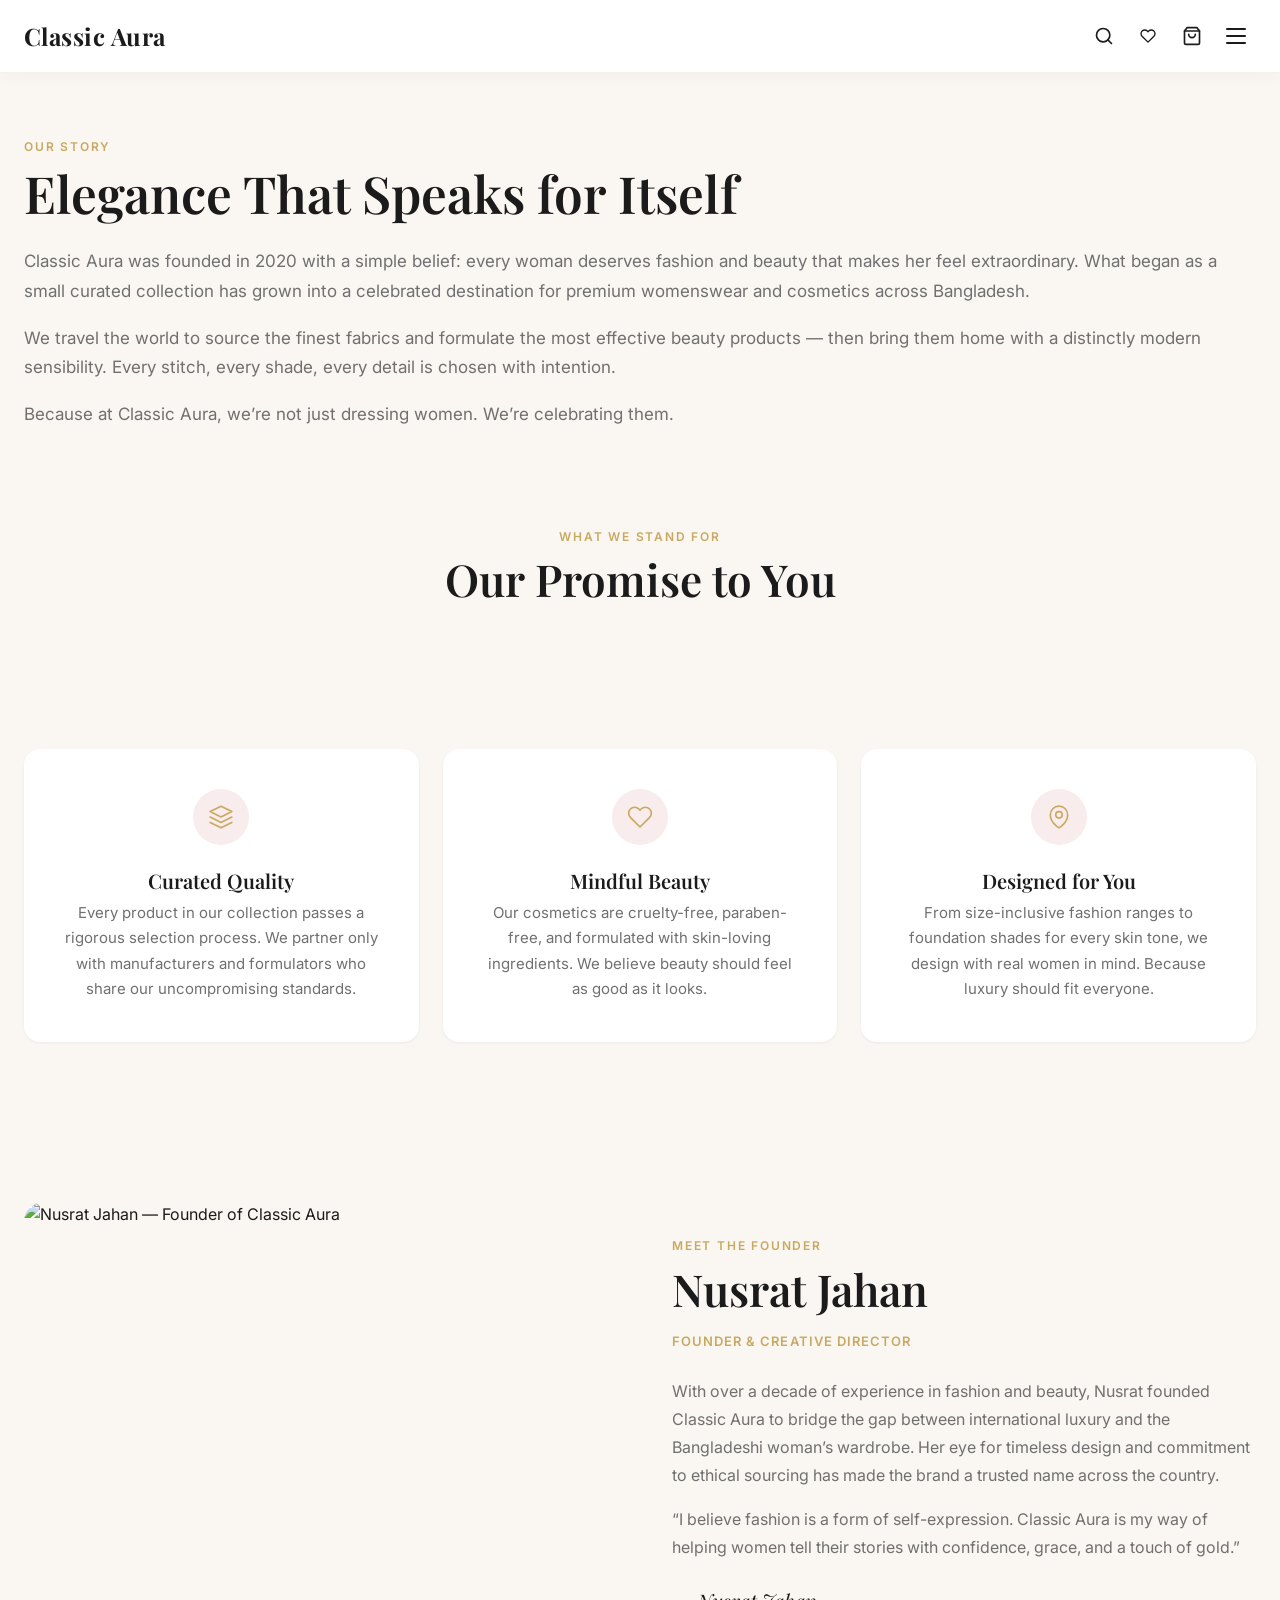
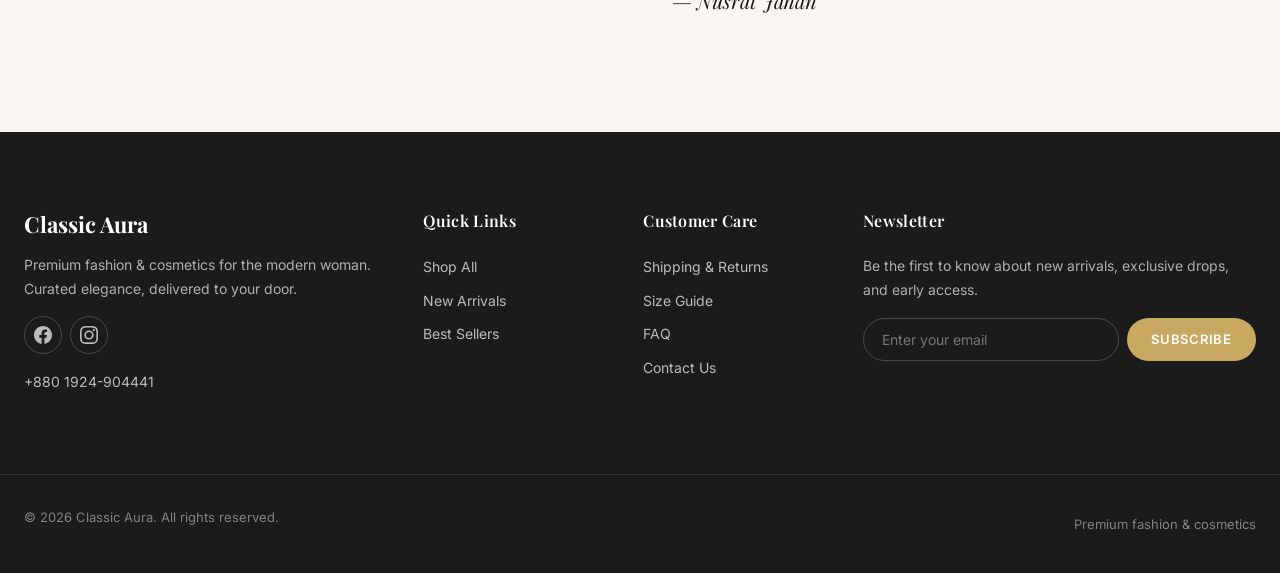
==== commit 24fca30d: "Remove story image from About page, reflow to full-width text" ====
--- a/about.html
+++ b/about.html
@@ -107,13 +107,6 @@
           <p>We travel the world to source the finest fabrics and formulate the most effective beauty products — then bring them home with a distinctly modern sensibility. Every stitch, every shade, every detail is chosen with intention.</p>
           <p>Because at Classic Aura, we&rsquo;re not just dressing women. We&rsquo;re celebrating them.</p>
         </div>
-        <div class="about-hero-image fade-in-section">
-          <img
-            src="https://picsum.photos/seed/classic-aura-brand-story/700/500"
-            alt="Classic Aura atelier — where elegance meets craftsmanship"
-            loading="lazy"
-          >
-        </div>
       </div>
     </section>
 
@@ -247,5 +240,18 @@
 
   <script src="js/products.js"></script>
   <script src="js/main.js"></script>
+  <!--Start of Tawk.to Script-->
+  <script type="text/javascript">
+  var Tawk_API=Tawk_API||{}, Tawk_LoadStart=new Date();
+  (function(){
+  var s1=document.createElement("script"),s0=document.getElementsByTagName("script")[0];
+  s1.async=true;
+  s1.src='https://embed.tawk.to/6a76edaa224bc71d4a538dc3/1jvg90pat';
+  s1.charset='UTF-8';
+  s1.setAttribute('crossorigin','*');
+  s0.parentNode.insertBefore(s1,s0);
+  })();
+  </script>
+  <!--End of Tawk.to Script-->
 </body>
 </html>
--- a/css/style.css
+++ b/css/style.css
@@ -2897,9 +2897,7 @@
 /* Brand story hero */
 .about-hero {
   display: grid;
-  grid-template-columns: 1fr 1fr;
-  gap: var(--space-4xl);
-  align-items: center;
+  grid-template-columns: 1fr;
   padding: var(--space-4xl) 0 var(--space-5xl);
 }
 
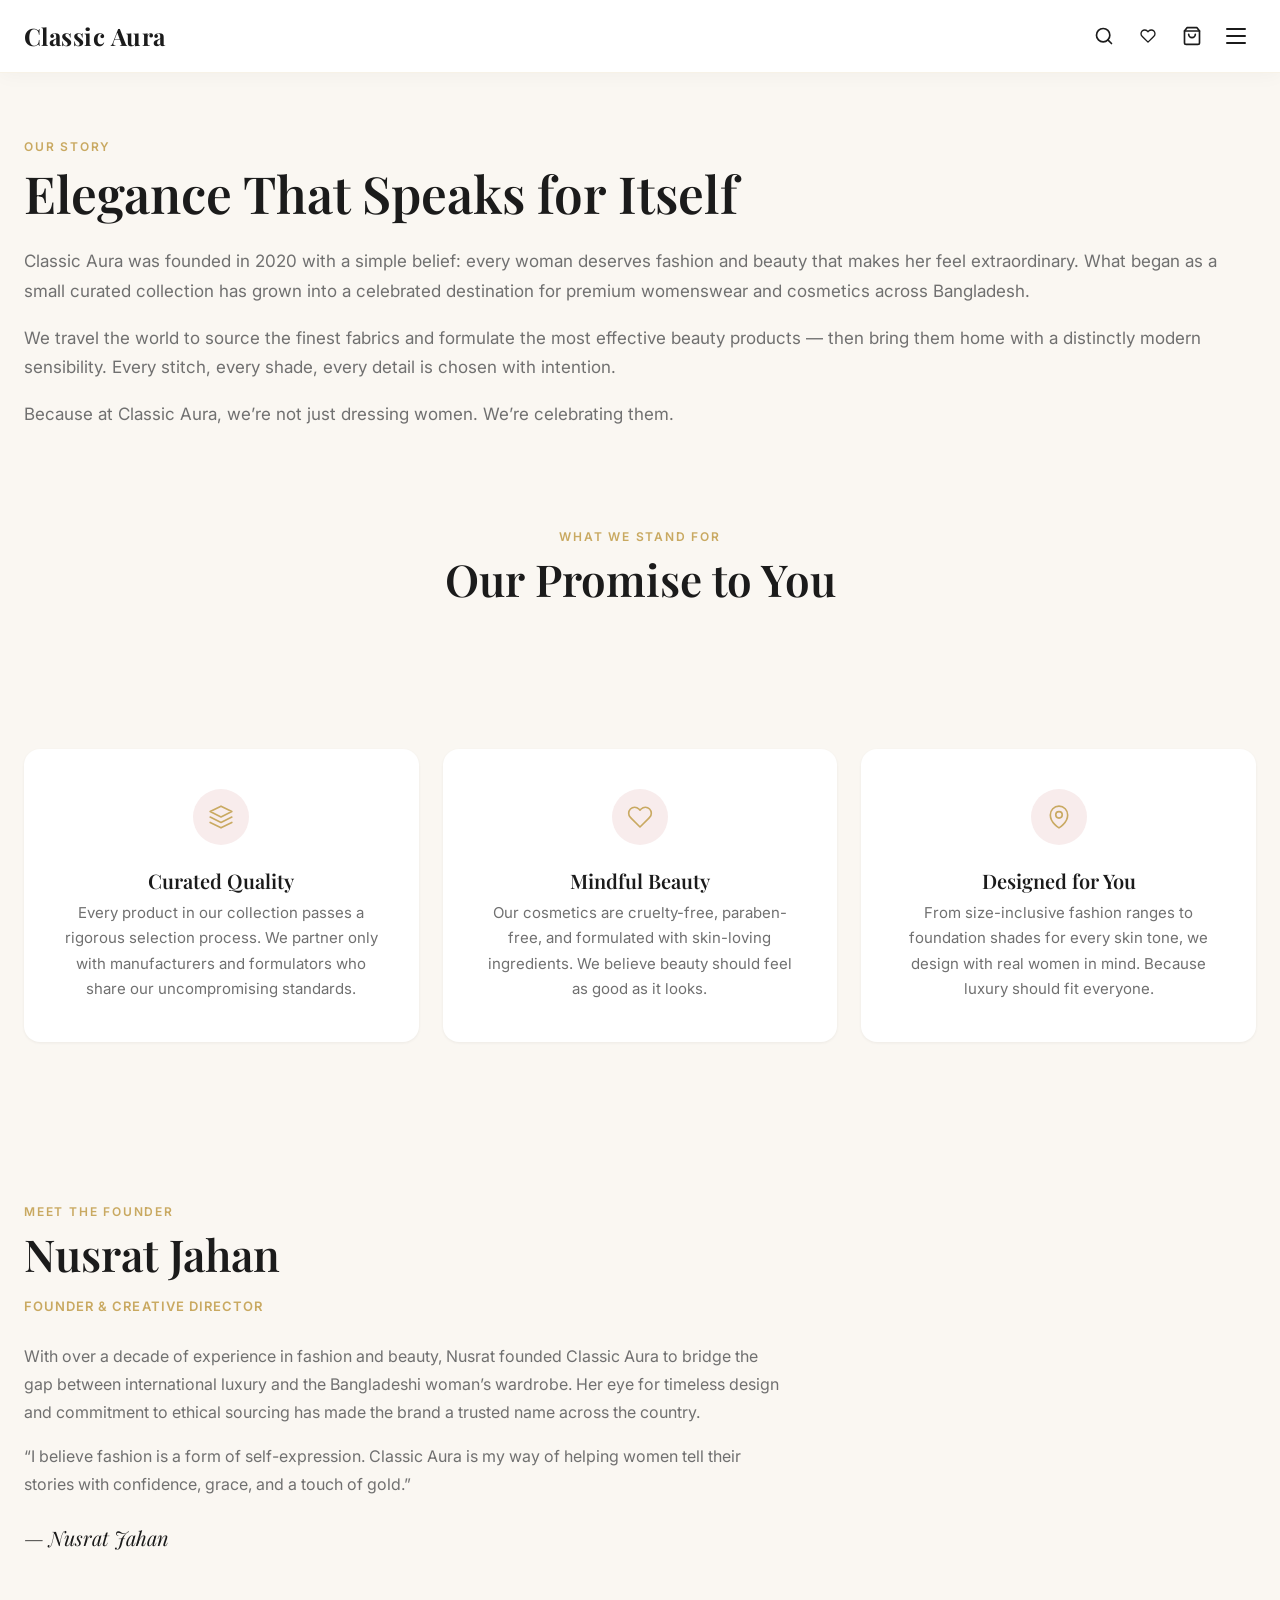
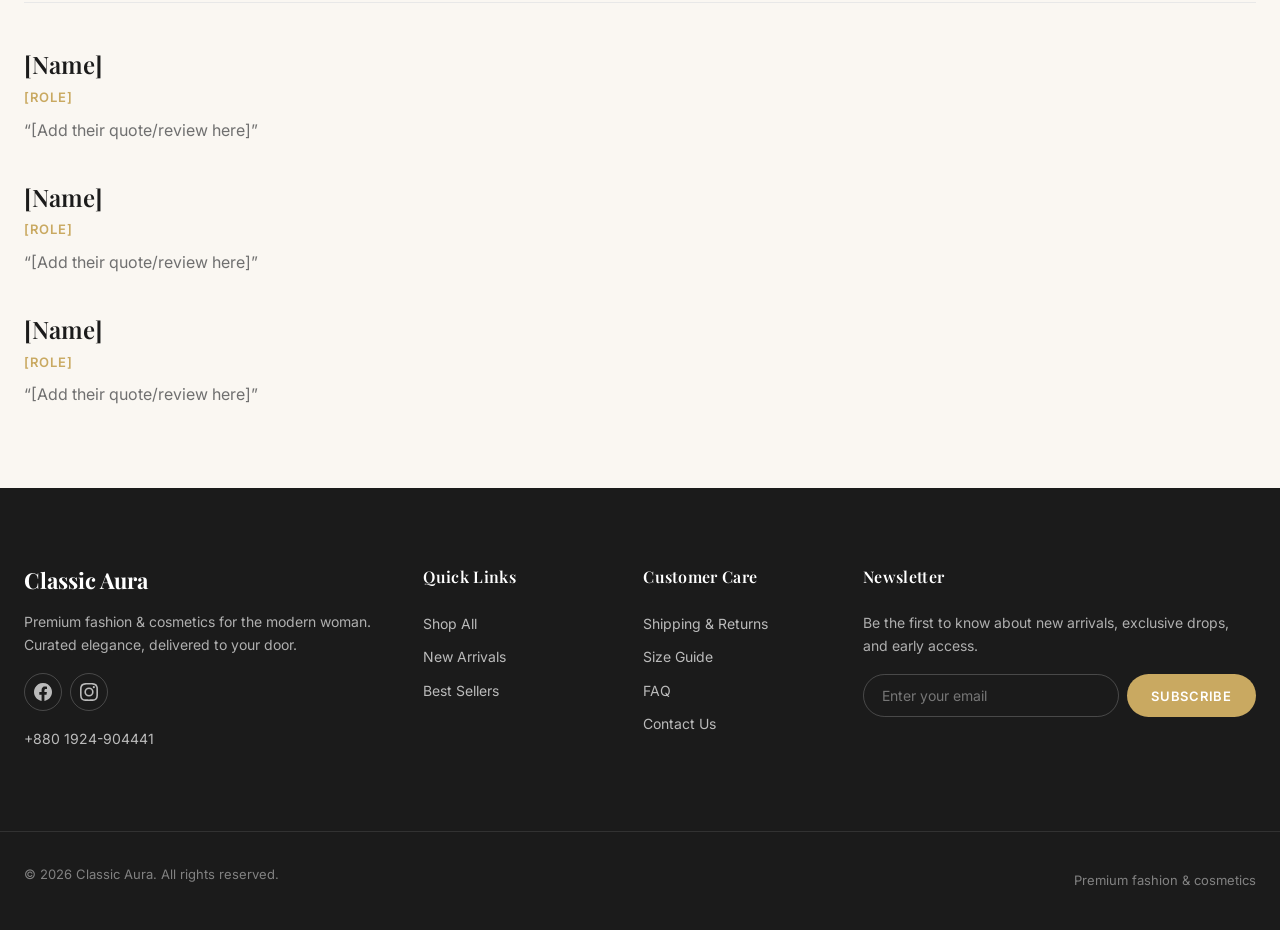
==== commit 7c38ab4b: "Add placeholder team reviews to About page, remove founder photo" ====
--- a/about.html
+++ b/about.html
@@ -153,13 +153,6 @@
     <!-- ─── MEET THE FOUNDER ─── -->
     <section class="container" aria-labelledby="founder-heading">
       <div class="founder-block">
-        <div class="founder-image fade-in-section">
-          <img
-            src="https://picsum.photos/seed/classic-ura-founder/600/700"
-            alt="Nusrat Jahan — Founder of Classic Aura"
-            loading="lazy"
-          >
-        </div>
         <div class="founder-content fade-in-section">
           <span class="section-eyebrow">Meet the Founder</span>
           <h2 id="founder-heading">Nusrat Jahan</h2>
@@ -167,6 +160,25 @@
           <p>With over a decade of experience in fashion and beauty, Nusrat founded Classic Aura to bridge the gap between international luxury and the Bangladeshi woman&rsquo;s wardrobe. Her eye for timeless design and commitment to ethical sourcing has made the brand a trusted name across the country.</p>
           <p>&ldquo;I believe fashion is a form of self-expression. Classic Aura is my way of helping women tell their stories with confidence, grace, and a touch of gold.&rdquo;</p>
           <div class="founder-signature">&mdash; Nusrat Jahan</div>
+        </div>
+
+        <!-- ── Team / Reviews — placeholders to fill in later ── -->
+        <div class="founder-team">
+          <div class="founder-member fade-in-section">
+            <h3 class="founder-member-name">[Name]</h3>
+            <p class="founder-role">[Role]</p>
+            <p class="founder-quote">&ldquo;[Add their quote/review here]&rdquo;</p>
+          </div>
+          <div class="founder-member fade-in-section">
+            <h3 class="founder-member-name">[Name]</h3>
+            <p class="founder-role">[Role]</p>
+            <p class="founder-quote">&ldquo;[Add their quote/review here]&rdquo;</p>
+          </div>
+          <div class="founder-member fade-in-section">
+            <h3 class="founder-member-name">[Name]</h3>
+            <p class="founder-role">[Role]</p>
+            <p class="founder-quote">&ldquo;[Add their quote/review here]&rdquo;</p>
+          </div>
         </div>
       </div>
     </section>
--- a/css/style.css
+++ b/css/style.css
@@ -2977,23 +2977,12 @@
 /* Founder block */
 .founder-block {
   display: grid;
-  grid-template-columns: 1fr 1fr;
-  gap: var(--space-4xl);
-  align-items: center;
+  grid-template-columns: 1fr;
   padding: var(--space-5xl) 0;
 }
 
-.founder-image {
-  border-radius: var(--radius-xl);
-  overflow: hidden;
-  min-height: 450px;
-}
-
-.founder-image img {
-  width: 100%;
-  height: 100%;
-  min-height: 450px;
-  object-fit: cover;
+.founder-content {
+  max-width: 760px;
 }
 
 .founder-content h2 {
@@ -3023,6 +3012,47 @@
   font-style: italic;
   color: var(--color-charcoal);
   margin-top: var(--space-lg);
+}
+
+/* Team / review entries (placeholder members) */
+.founder-team {
+  margin-top: var(--space-3xl);
+  padding-top: var(--space-3xl);
+  border-top: 1px solid var(--color-gray-200);
+}
+
+.founder-member {
+  max-width: 760px;
+  margin-bottom: var(--space-2xl);
+}
+
+.founder-member:last-child {
+  margin-bottom: 0;
+}
+
+.founder-member-name {
+  font-family: var(--font-heading);
+  font-size: 1.5rem;
+  font-weight: 600;
+  color: var(--color-charcoal);
+  margin-bottom: var(--space-sm);
+}
+
+.founder-member .founder-role {
+  font-family: var(--font-body);
+  font-size: 0.8125rem;
+  font-weight: 600;
+  letter-spacing: 0.08em;
+  text-transform: uppercase;
+  color: var(--color-gold);
+  margin-bottom: var(--space-sm);
+}
+
+.founder-member .founder-quote {
+  color: var(--color-gray-500);
+  font-size: 1rem;
+  line-height: 1.75;
+  margin-bottom: 0;
 }
 
 /* ─── Contact Page ─── */
@@ -3541,14 +3571,6 @@
     grid-template-columns: 1fr;
   }
 
-  .founder-image {
-    min-height: 350px;
-  }
-
-  .founder-image img {
-    min-height: 350px;
-  }
-
   .contact-layout {
     grid-template-columns: 1fr;
   }
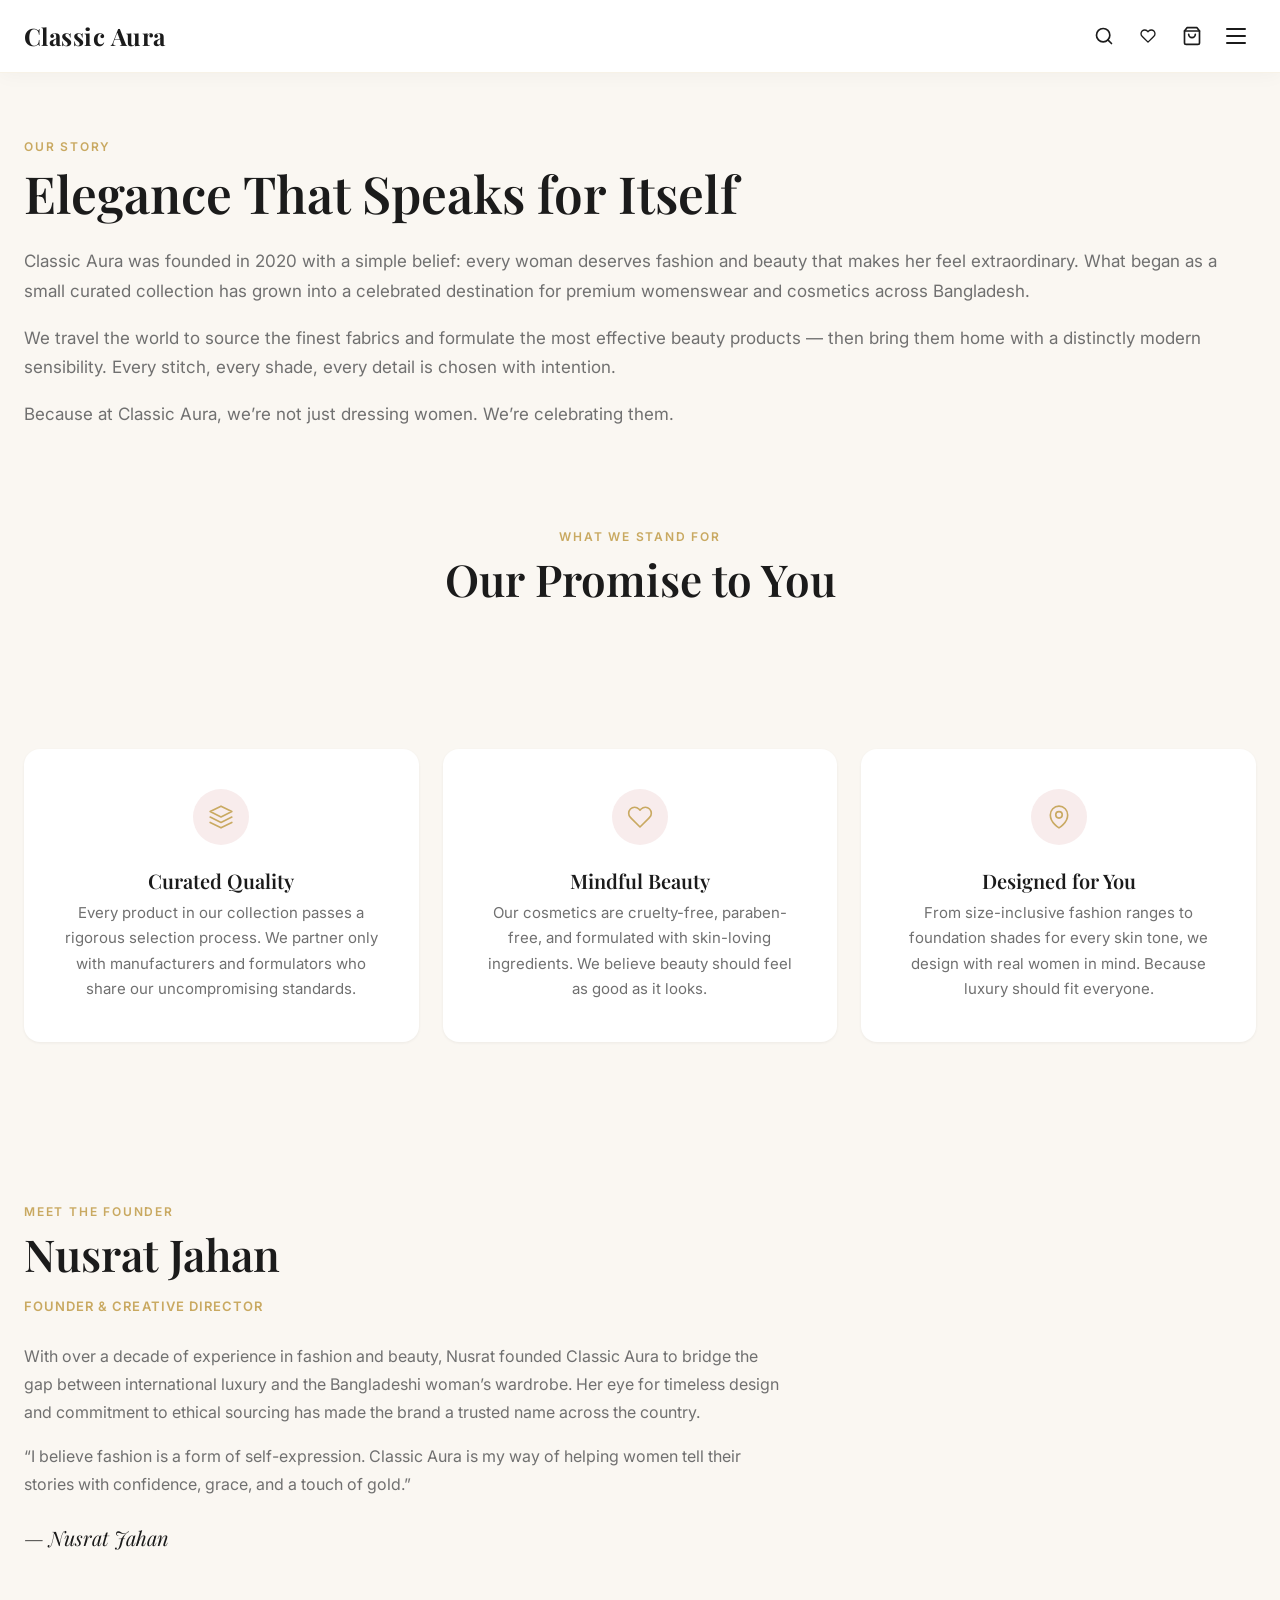
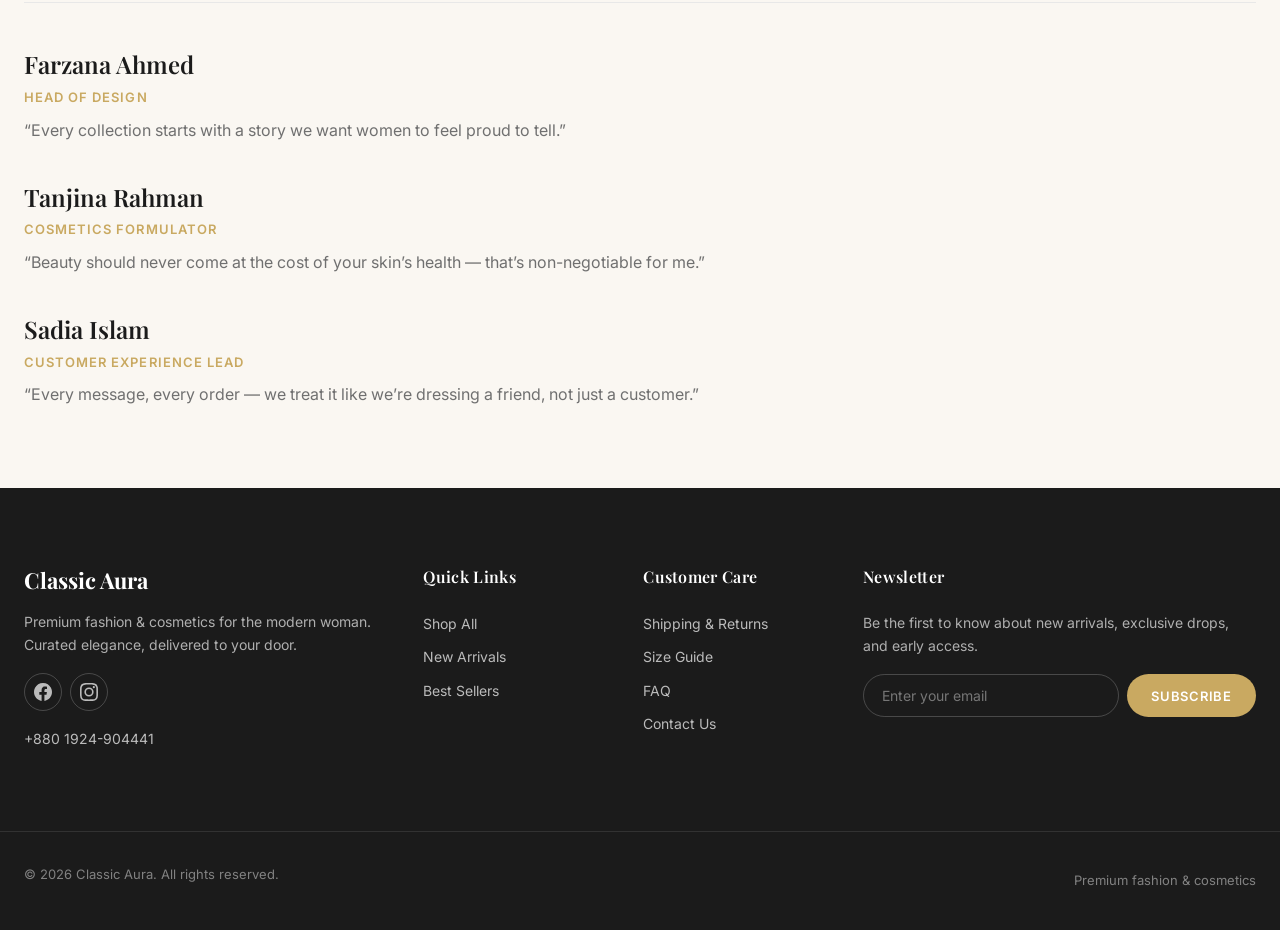
==== commit e788a6c6: "Fill in team member content on About page" ====
--- a/about.html
+++ b/about.html
@@ -165,19 +165,19 @@
         <!-- ── Team / Reviews — placeholders to fill in later ── -->
         <div class="founder-team">
           <div class="founder-member fade-in-section">
-            <h3 class="founder-member-name">[Name]</h3>
-            <p class="founder-role">[Role]</p>
-            <p class="founder-quote">&ldquo;[Add their quote/review here]&rdquo;</p>
+            <h3 class="founder-member-name">Farzana Ahmed</h3>
+            <p class="founder-role">Head of Design</p>
+            <p class="founder-quote">&ldquo;Every collection starts with a story we want women to feel proud to tell.&rdquo;</p>
           </div>
           <div class="founder-member fade-in-section">
-            <h3 class="founder-member-name">[Name]</h3>
-            <p class="founder-role">[Role]</p>
-            <p class="founder-quote">&ldquo;[Add their quote/review here]&rdquo;</p>
+            <h3 class="founder-member-name">Tanjina Rahman</h3>
+            <p class="founder-role">Cosmetics Formulator</p>
+            <p class="founder-quote">&ldquo;Beauty should never come at the cost of your skin&rsquo;s health &mdash; that&rsquo;s non-negotiable for me.&rdquo;</p>
           </div>
           <div class="founder-member fade-in-section">
-            <h3 class="founder-member-name">[Name]</h3>
-            <p class="founder-role">[Role]</p>
-            <p class="founder-quote">&ldquo;[Add their quote/review here]&rdquo;</p>
+            <h3 class="founder-member-name">Sadia Islam</h3>
+            <p class="founder-role">Customer Experience Lead</p>
+            <p class="founder-quote">&ldquo;Every message, every order &mdash; we treat it like we&rsquo;re dressing a friend, not just a customer.&rdquo;</p>
           </div>
         </div>
       </div>
--- a/css/style.css
+++ b/css/style.css
@@ -1050,22 +1050,9 @@
 /* ─── Brand Story ─── */
 .brand-story {
   display: grid;
-  grid-template-columns: 1fr 1fr;
+  grid-template-columns: 1fr;
   gap: var(--space-4xl);
   align-items: center;
-}
-
-.brand-story-image {
-  border-radius: var(--radius-xl);
-  overflow: hidden;
-  min-height: 400px;
-}
-
-.brand-story-image img {
-  width: 100%;
-  height: 100%;
-  min-height: 400px;
-  object-fit: cover;
 }
 
 .brand-story-content h2 {
@@ -3489,15 +3476,6 @@
     gap: var(--space-2xl);
   }
 
-  .brand-story-image {
-    min-height: 300px;
-    order: -1;
-  }
-
-  .brand-story-image img {
-    min-height: 300px;
-  }
-
   .newsletter-band {
     padding: var(--space-3xl) var(--space-lg);
   }
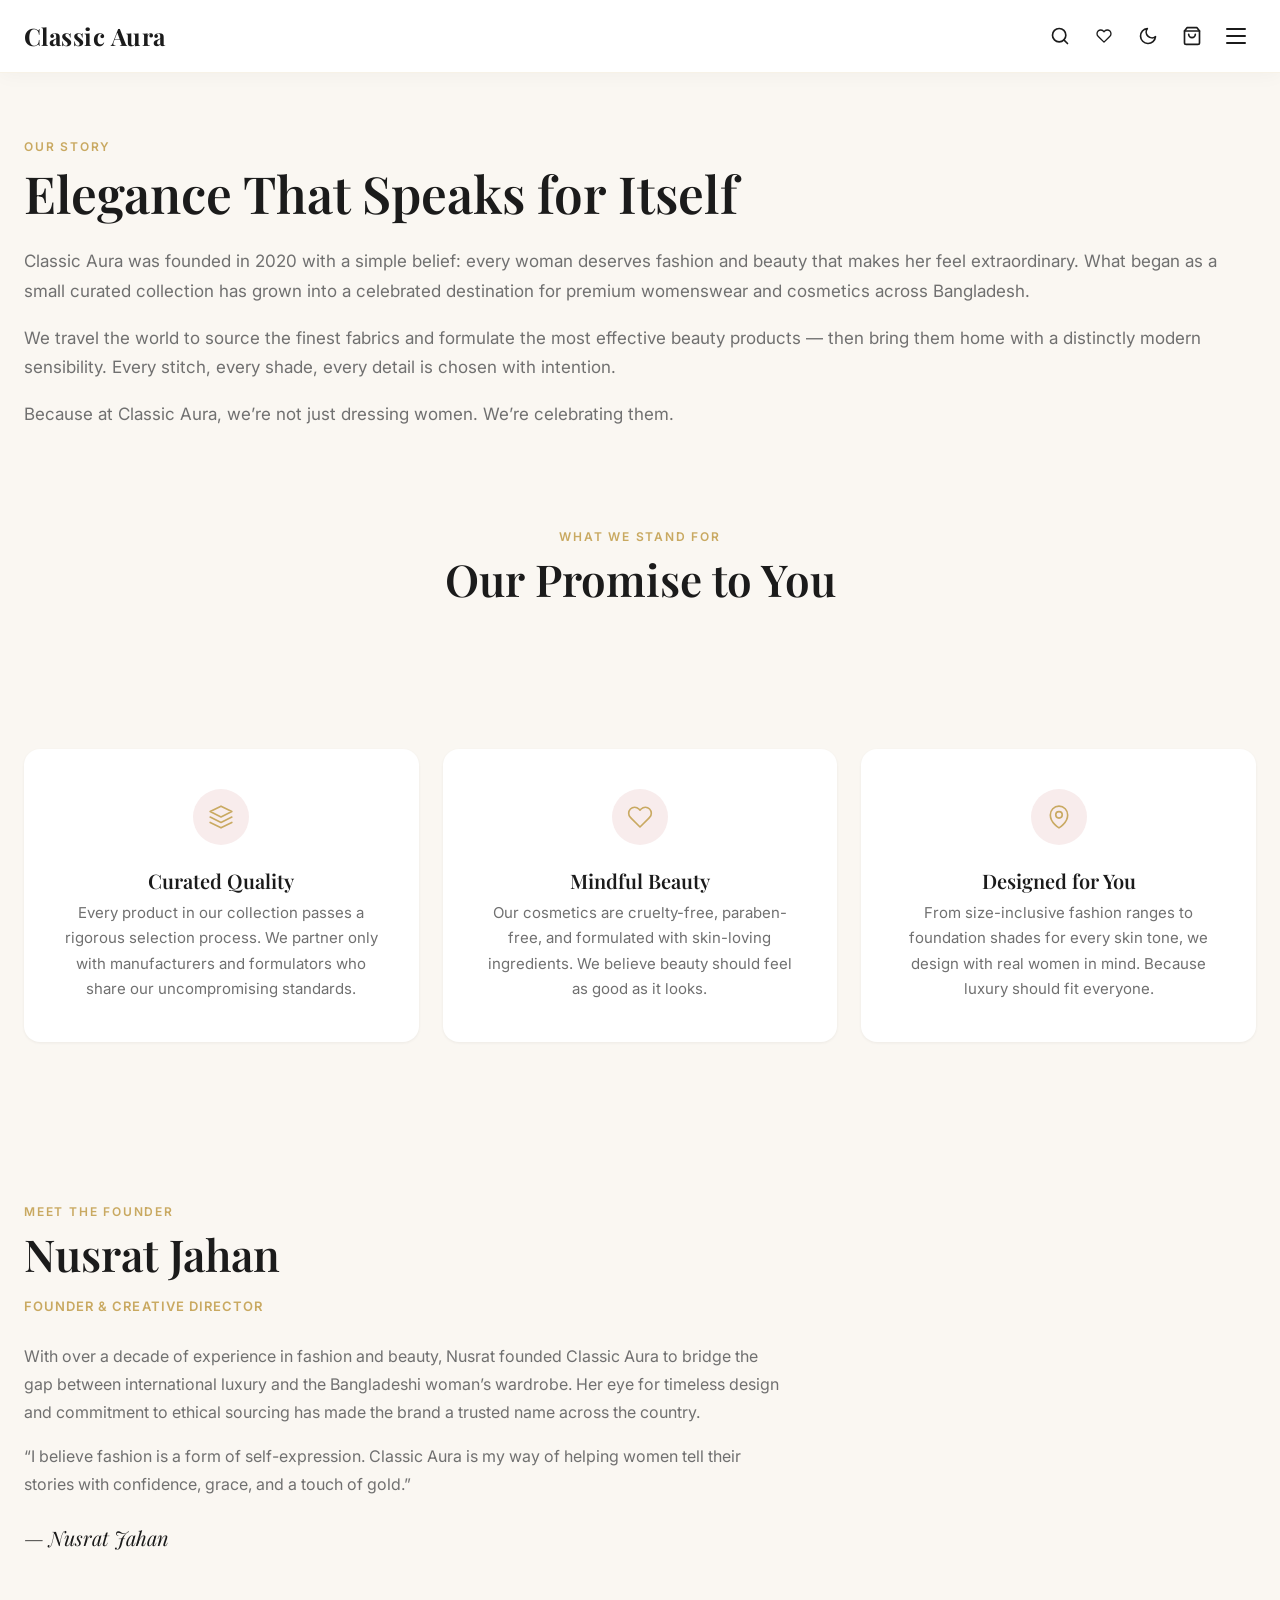
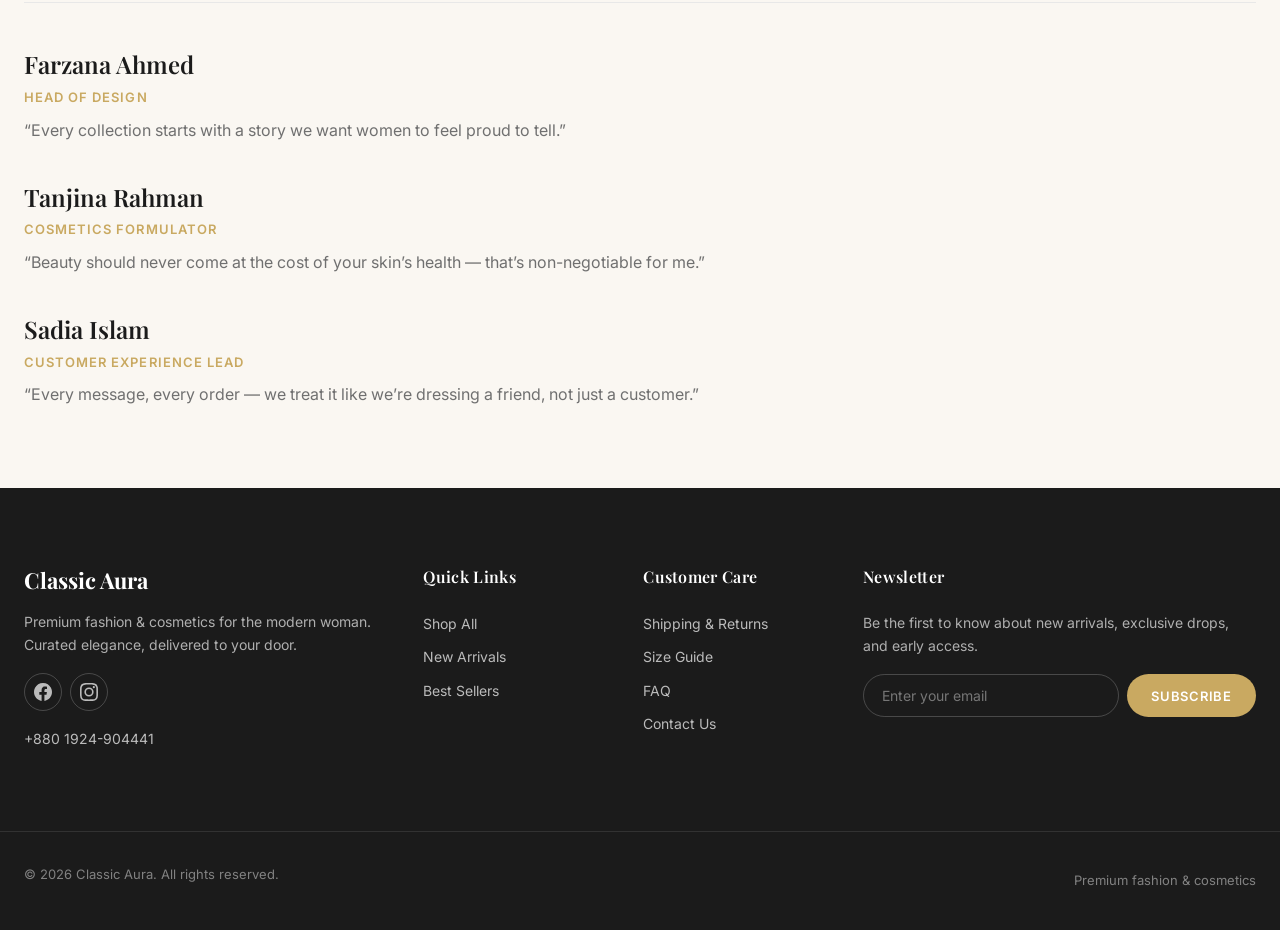
==== commit d442f7bf: "Add dark mode toggle with persisted preference across all pages" ====
--- a/about.html
+++ b/about.html
@@ -37,8 +37,23 @@
   <link rel="preconnect" href="https://fonts.gstatic.com" crossorigin>
   <link href="https://fonts.googleapis.com/css2?family=Inter:wght@300;400;500;600;700&family=Playfair+Display:ital,wght@0,400;0,500;0,600;0,700;1,400;1,500&display=swap" rel="stylesheet">
 
+  <script>
+    (function () {
+      try {
+        if (localStorage.getItem("classicAura_theme") === "dark") {
+          document.documentElement.classList.add("dark-mode");
+        }
+      } catch (e) {}
+    })();
+  </script>
   <link rel="stylesheet" href="css/style.css">
   <link rel="icon" type="image/svg+xml" href="favicon.svg">
+  <link rel="manifest" href="manifest.json">
+  <meta name="theme-color" content="#C9A961">
+  <meta name="apple-mobile-web-app-capable" content="yes">
+  <meta name="apple-mobile-web-app-title" content="Classic Aura">
+  <meta name="apple-mobile-web-app-status-bar-style" content="default">
+  <link rel="apple-touch-icon" href="images/apple-touch-icon.png">
 </head>
 <body>
 
@@ -70,6 +85,23 @@
         <button class="action-btn wishlist-btn" aria-label="Wishlist">
           <svg width="20" height="20" viewBox="0 0 24 24" fill="none" stroke="currentColor" stroke-width="2" stroke-linecap="round" stroke-linejoin="round" aria-hidden="true">
             <path d="M20.84 4.61a5.5 5.5 0 0 0-7.78 0L12 5.67l-1.06-1.06a5.5 5.5 0 0 0-7.78 7.78l1.06 1.06L12 21.23l7.78-7.78 1.06-1.06a5.5 5.5 0 0 0 0-7.78z"/>
+          </svg>
+        </button>
+
+        <button class="action-btn dark-mode-toggle" id="dark-mode-toggle" aria-label="Toggle dark mode" aria-pressed="false">
+          <svg class="icon-moon" width="20" height="20" viewBox="0 0 24 24" fill="none" stroke="currentColor" stroke-width="2" stroke-linecap="round" stroke-linejoin="round" aria-hidden="true">
+            <path d="M21 12.79A9 9 0 1 1 11.21 3 7 7 0 0 0 21 12.79z"/>
+          </svg>
+          <svg class="icon-sun" width="20" height="20" viewBox="0 0 24 24" fill="none" stroke="currentColor" stroke-width="2" stroke-linecap="round" stroke-linejoin="round" aria-hidden="true">
+            <circle cx="12" cy="12" r="5"/>
+            <line x1="12" y1="1" x2="12" y2="3"/>
+            <line x1="12" y1="21" x2="12" y2="23"/>
+            <line x1="4.22" y1="4.22" x2="5.64" y2="5.64"/>
+            <line x1="18.36" y1="18.36" x2="19.78" y2="19.78"/>
+            <line x1="1" y1="12" x2="3" y2="12"/>
+            <line x1="21" y1="12" x2="23" y2="12"/>
+            <line x1="4.22" y1="19.78" x2="5.64" y2="18.36"/>
+            <line x1="18.36" y1="5.64" x2="19.78" y2="4.22"/>
           </svg>
         </button>
 
--- a/css/style.css
+++ b/css/style.css
@@ -16,6 +16,14 @@
   --color-blush: #F2D9D9;
   --color-blush-light: #F8ECEC;
   --color-white: #FFFFFF;
+
+  /* Semantic aliases:
+     --color-surface  → the light "card / panel" background (=== white in light mode).
+     --color-charcoal-solid → the true dark ink used for dark surfaces (footer, bands,
+       active pills) that must STAY dark in both themes. --color-charcoal doubles as body
+       text, so it flips to light in dark mode — deep-ink surfaces must not follow it. */
+  --color-surface: #FFFFFF;
+  --color-charcoal-solid: #1B1B1B;
   --color-error: #C94A4A;
   --color-success: #5A8F5A;
 
@@ -233,7 +241,7 @@
 
 .btn-secondary:hover,
 .btn-secondary:focus-visible {
-  background-color: var(--color-charcoal);
+  background-color: var(--color-charcoal-solid);
   color: var(--color-white);
   transform: translateY(-1px);
 }
@@ -277,7 +285,7 @@
 
 /* ─── Cards ─── */
 .card {
-  background-color: var(--color-white);
+  background-color: var(--color-surface);
   border-radius: var(--radius-lg);
   box-shadow: var(--shadow-sm);
   transition: all var(--transition-base);
@@ -314,7 +322,7 @@
   padding: 14px 18px;
   border: 1.5px solid var(--color-gray-300);
   border-radius: var(--radius-sm);
-  background-color: var(--color-white);
+  background-color: var(--color-surface);
   font-size: 0.9375rem;
   transition: border-color var(--transition-fast);
   color: var(--color-charcoal);
@@ -554,7 +562,7 @@
 
 /* ─── Footer ─── */
 .footer {
-  background-color: var(--color-charcoal);
+  background-color: var(--color-charcoal-solid);
   color: rgba(255, 255, 255, 0.75);
   padding: var(--space-5xl) 0 var(--space-xl);
   margin-top: auto;
@@ -961,7 +969,7 @@
 
 /* ─── Product Card ─── */
 .product-card {
-  background: var(--color-white);
+  background: var(--color-surface);
   border-radius: var(--radius-lg);
   overflow: hidden;
   box-shadow: var(--shadow-sm);
@@ -1029,7 +1037,7 @@
   height: 38px;
   border-radius: var(--radius-full);
   border: 1.5px solid var(--color-gray-200);
-  background: var(--color-white);
+  background: var(--color-surface);
   transition: all var(--transition-fast);
   color: var(--color-gray-400);
   flex-shrink: 0;
@@ -1068,7 +1076,7 @@
 
 /* ─── Testimonials ─── */
 .testimonial-card {
-  background: var(--color-white);
+  background: var(--color-surface);
   border-radius: var(--radius-lg);
   padding: var(--space-xl);
   box-shadow: var(--shadow-sm);
@@ -1115,7 +1123,7 @@
 
 /* ─── Newsletter Band ─── */
 .newsletter-band {
-  background: var(--color-charcoal);
+  background: var(--color-charcoal-solid);
   border-radius: var(--radius-xl);
   padding: var(--space-4xl) var(--space-2xl);
   text-align: center;
@@ -1198,7 +1206,7 @@
   gap: var(--space-md);
   margin-bottom: var(--space-xl);
   padding: var(--space-md) var(--space-lg);
-  background: var(--color-white);
+  background: var(--color-surface);
   border-radius: var(--radius-lg);
   box-shadow: var(--shadow-sm);
 }
@@ -1266,7 +1274,7 @@
   padding: 7px 18px;
   border-radius: var(--radius-full);
   border: 1.5px solid var(--color-gray-200);
-  background: var(--color-white);
+  background: var(--color-surface);
   font-size: 0.8125rem;
   font-weight: 500;
   cursor: pointer;
@@ -1280,8 +1288,8 @@
 }
 
 .filter-pill.active {
-  background: var(--color-charcoal);
-  border-color: var(--color-charcoal);
+  background: var(--color-charcoal-solid);
+  border-color: var(--color-charcoal-solid);
   color: var(--color-white);
 }
 
@@ -1414,6 +1422,27 @@
   color: var(--color-gold);
 }
 
+/* Homepage best sellers — clickable product cards */
+#best-sellers-grid .product-card {
+  cursor: pointer;
+}
+
+#best-sellers-grid .product-card-image-link {
+  display: block;
+  text-decoration: none;
+  color: inherit;
+}
+
+#best-sellers-grid .product-card-name-link {
+  text-decoration: none;
+  color: inherit;
+  display: inline-block;
+}
+
+#best-sellers-grid .product-card-name-link:hover .product-card-name {
+  color: var(--color-gold);
+}
+
 /* Shop empty state */
 .shop-empty {
   display: none;
@@ -1611,7 +1640,7 @@
   padding: 10px 22px;
   border: 1.5px solid var(--color-gray-200);
   border-radius: var(--radius-sm);
-  background: var(--color-white);
+  background: var(--color-surface);
   font-size: 0.875rem;
   font-weight: 500;
   cursor: pointer;
@@ -1625,8 +1654,8 @@
 }
 
 .variant-btn.active {
-  border-color: var(--color-charcoal);
-  background: var(--color-charcoal);
+  border-color: var(--color-charcoal-solid);
+  background: var(--color-charcoal-solid);
   color: var(--color-white);
 }
 
@@ -1714,7 +1743,7 @@
   padding: 12px;
   border: 1.5px solid var(--color-gray-200);
   border-radius: var(--radius-full);
-  background: var(--color-white);
+  background: var(--color-surface);
   font-size: 0.875rem;
   font-weight: 500;
   cursor: pointer;
@@ -2152,7 +2181,7 @@
   display: flex;
   gap: var(--space-lg);
   padding: var(--space-lg);
-  background: var(--color-white);
+  background: var(--color-surface);
   border-radius: var(--radius-lg);
   box-shadow: var(--shadow-sm);
   align-items: center;
@@ -2268,7 +2297,7 @@
 
 /* Cart summary sidebar */
 .cart-summary {
-  background: var(--color-white);
+  background: var(--color-surface);
   border-radius: var(--radius-lg);
   padding: var(--space-xl);
   box-shadow: var(--shadow-sm);
@@ -2610,7 +2639,7 @@
 
 /* Checkout form */
 .checkout-form-section {
-  background: var(--color-white);
+  background: var(--color-surface);
   border-radius: var(--radius-lg);
   padding: var(--space-xl);
   box-shadow: var(--shadow-sm);
@@ -2653,7 +2682,7 @@
   border: 1.5px solid var(--color-gray-200);
   border-radius: var(--radius-sm);
   font-size: 0.9375rem;
-  background: var(--color-white);
+  background: var(--color-surface);
   color: var(--color-charcoal);
   transition: border-color var(--transition-fast);
 }
@@ -2733,8 +2762,8 @@
 }
 
 .payment-option input[type="radio"]:checked {
-  border-color: var(--color-charcoal);
-  background: var(--color-charcoal);
+  border-color: var(--color-charcoal-solid);
+  background: var(--color-charcoal-solid);
   box-shadow: inset 0 0 0 3px var(--color-white);
 }
 
@@ -2753,7 +2782,7 @@
 
 /* Order summary sidebar */
 .order-summary-panel {
-  background: var(--color-white);
+  background: var(--color-surface);
   border-radius: var(--radius-lg);
   padding: var(--space-xl);
   box-shadow: var(--shadow-sm);
@@ -2848,7 +2877,7 @@
 }
 
 .order-confirmed .order-details {
-  background: var(--color-white);
+  background: var(--color-surface);
   border-radius: var(--radius-lg);
   padding: var(--space-xl);
   box-shadow: var(--shadow-sm);
@@ -2926,7 +2955,7 @@
 }
 
 .mission-card {
-  background: var(--color-white);
+  background: var(--color-surface);
   border-radius: var(--radius-lg);
   padding: var(--space-2xl);
   box-shadow: var(--shadow-sm);
@@ -3075,7 +3104,7 @@
 }
 
 .contact-info-card {
-  background: var(--color-white);
+  background: var(--color-surface);
   border-radius: var(--radius-lg);
   padding: var(--space-xl);
   box-shadow: var(--shadow-sm);
@@ -3185,7 +3214,7 @@
 }
 
 .accordion-panel {
-  background: var(--color-white);
+  background: var(--color-surface);
   border-radius: var(--radius-lg);
   box-shadow: var(--shadow-sm);
   margin-bottom: var(--space-md);
@@ -3650,3 +3679,84 @@
     height: 220px;
   }
 }
+
+/* ════════════════════════════════════════════
+   DARK MODE
+   Applied as a class on <html> (.dark-mode).
+   All theming is driven by the CSS variables below — one
+   refined warm palette that keeps the gold brand accent and
+   warm off-white text on deep charcoal surfaces (no flat black).
+   ════════════════════════════════════════════ */
+
+:root.dark-mode {
+  /* Surfaces & page background (warm deep charcoal, not pure black) */
+  --color-ivory: #15120F;
+  --color-surface: #221D16;
+  --color-gray-100: #1F1A14;
+  --color-gray-200: #26211A;
+
+  /* Lines / borders */
+  --color-gray-300: #3A3329;
+
+  /* Muted → prominent text (brightness inverted from light for contrast) */
+  --color-gray-400: #6E6654;
+  --color-gray-500: #A49A88;
+  --color-gray-600: #BFB5A4;
+
+  /* Body / heading text: warm off-white */
+  --color-charcoal: #EDE6D8;
+
+  /* Warm dark tints for the blush accents */
+  --color-blush: #392B2B;
+  --color-blush-light: #342825;
+
+  /* Brighter status colors for contrast on dark */
+  --color-error: #E06F68;
+  --color-success: #68AE68;
+
+  /* --color-white stays #FFFFFF (text on hero images + on gold/charcoal).
+     --color-gold / gold-light / gold-dark stay unchanged (brand identity).
+     --color-charcoal-solid stays #1B1B1B (footer, bands, active pills). */
+
+  /* Deeper shadows for dark depth */
+  --shadow-sm: 0 1px 3px rgba(0, 0, 0, 0.45);
+  --shadow-md: 0 4px 16px rgba(0, 0, 0, 0.5);
+  --shadow-lg: 0 8px 32px rgba(0, 0, 0, 0.55);
+  --shadow-xl: 0 16px 48px rgba(0, 0, 0, 0.6);
+}
+
+/* Sticky glass header → dark glass in dark mode.
+   The white rgba() overlay only belongs to the light theme. */
+:root.dark-mode .site-header {
+  background: rgba(21, 18, 14, 0.92);
+  border-bottom-color: rgba(201, 169, 97, 0.18);
+}
+
+/* Status colors need a lighter tint to read on charcoal */
+:root.dark-mode .shipping-progress-fill.completed {
+  background: #5FA65F;
+}
+:root.dark-mode .shipping-message.success {
+  color: #72BB72;
+}
+:root.dark-mode .stock-indicator.stock-urgent,
+:root.dark-mode .stock-indicator.stock-urgent svg {
+  color: #D6895E;
+}
+
+/* Keep the "selected" filter pill legible on a dark page
+   (filled charcoal chip outlined in gold) */
+:root.dark-mode .filter-pill.active {
+  border-color: var(--color-gold);
+}
+
+/* ─── Dark mode toggle button ─── */
+.dark-mode-toggle .icon-sun {
+  display: none;
+}
+:root.dark-mode .dark-mode-toggle .icon-moon {
+  display: none;
+}
+:root.dark-mode .dark-mode-toggle .icon-sun {
+  display: block;
+}
